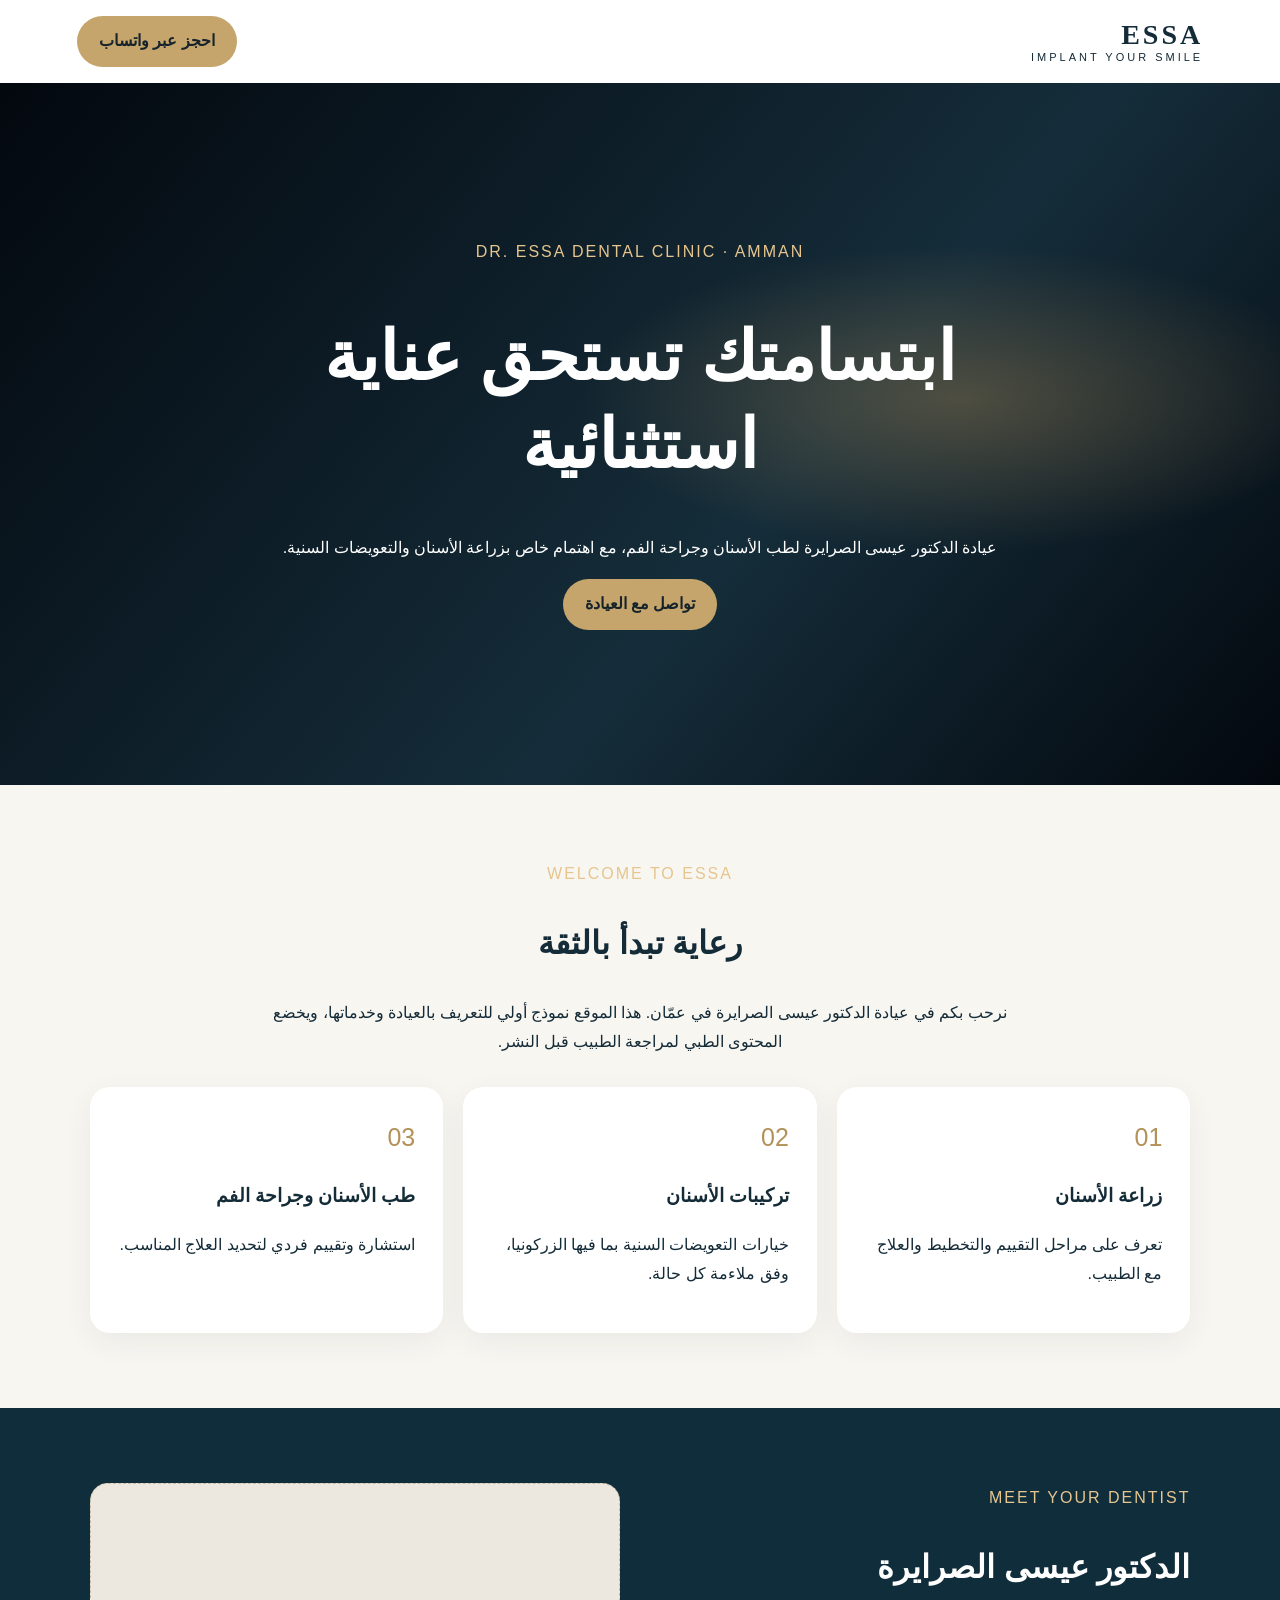
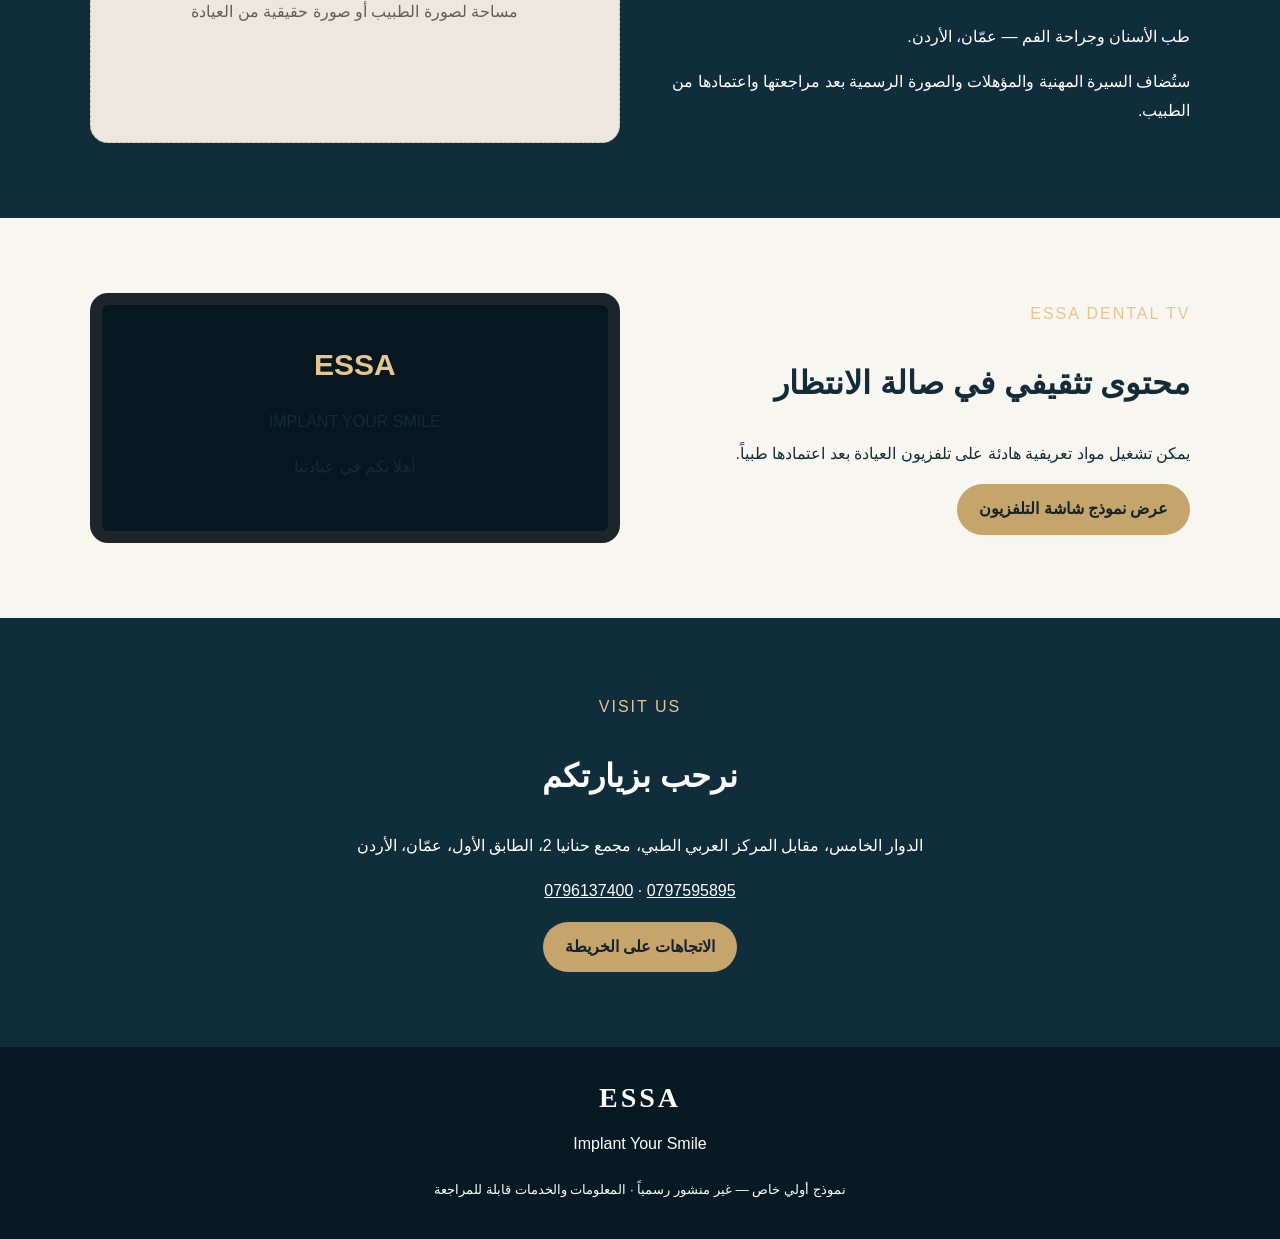
==== index.html @ 88eded8e "Publish standalone ESSA clinic demo" ====
<!doctype html><html lang="ar" dir="rtl"><head><meta charset="utf-8"><meta name="viewport" content="width=device-width,initial-scale=1"><meta name="description" content="عيادة الدكتور عيسى الصرايرة لطب الأسنان وجراحة الفم وزراعة الأسنان في عمّان"><title>ESSA | Dr. Essa Dental Clinic</title><style>:root{--ink:#142b38;--gold:#c5a56c;--cream:#f8f6f1}*{box-sizing:border-box}body{margin:0;font-family:Tahoma,Arial,sans-serif;color:var(--ink);background:var(--cream);line-height:1.8}header{background:white;display:flex;justify-content:space-between;align-items:center;padding:16px 6%;position:sticky;top:0;z-index:2}.logo{font:bold 28px Georgia,serif;letter-spacing:3px}.logo small{display:block;font:11px Arial}.btn{background:var(--gold);color:#17232b;padding:11px 22px;border-radius:50px;text-decoration:none;font-weight:bold;display:inline-block}.hero{background:radial-gradient(ellipse at 75% 45%,#a8875466,transparent 28%),linear-gradient(130deg,#03080e,#152d3a 60%,#03080e);color:white;padding:100px 7%;min-height:78vh;display:grid;place-items:center;text-align:center}.hero>div{max-width:740px}.eyebrow{color:#e7c58e;letter-spacing:2px}h1{font-size:clamp(35px,6vw,68px);line-height:1.3}h2{font-size:32px}section{padding:75px 7%}.intro{text-align:center;max-width:750px;margin:auto}.cards{display:grid;grid-template-columns:repeat(3,1fr);gap:20px;margin-top:30px}.card{background:white;padding:28px;border-radius:20px;box-shadow:0 9px 30px #132a3810}.number{color:#b3925a;font-size:25px}.dark{background:#102d3b;color:white}.split{display:grid;grid-template-columns:1fr 1fr;gap:40px;align-items:center}.placeholder{border:1px dashed #c7bda8;background:#ece8df;color:#665e51;min-height:260px;border-radius:18px;display:grid;place-items:center;text-align:center;padding:20px}.tv{background:#07171f;border:12px solid #1d252a;border-radius:18px;min-height:250px;padding:25px;display:grid;place-items:center;text-align:center}.tv strong{font-size:30px;color:#e7c58e}footer{background:#071a24;color:white;padding:35px 7%;text-align:center}a{color:inherit}@media(max-width:750px){.cards,.split{grid-template-columns:1fr}section{padding:55px 6%}}</style></head><body><header><div class="logo">ESSA<small>IMPLANT YOUR SMILE</small></div><a class="btn" href="https://wa.me/962797595895" target="_blank" rel="noopener">احجز عبر واتساب</a></header><main><div class="hero"><div><div class="eyebrow">DR. ESSA DENTAL CLINIC · AMMAN</div><h1>ابتسامتك تستحق عناية استثنائية</h1><p>عيادة الدكتور عيسى الصرايرة لطب الأسنان وجراحة الفم، مع اهتمام خاص بزراعة الأسنان والتعويضات السنية.</p><a class="btn" href="#contact">تواصل مع العيادة</a></div></div><section><div class="intro"><div class="eyebrow">WELCOME TO ESSA</div><h2>رعاية تبدأ بالثقة</h2><p>نرحب بكم في عيادة الدكتور عيسى الصرايرة في عمّان. هذا الموقع نموذج أولي للتعريف بالعيادة وخدماتها، ويخضع المحتوى الطبي لمراجعة الطبيب قبل النشر.</p></div><div class="cards"><article class="card"><div class="number">01</div><h3>زراعة الأسنان</h3><p>تعرف على مراحل التقييم والتخطيط والعلاج مع الطبيب.</p></article><article class="card"><div class="number">02</div><h3>تركيبات الأسنان</h3><p>خيارات التعويضات السنية بما فيها الزركونيا، وفق ملاءمة كل حالة.</p></article><article class="card"><div class="number">03</div><h3>طب الأسنان وجراحة الفم</h3><p>استشارة وتقييم فردي لتحديد العلاج المناسب.</p></article></div></section><section class="dark"><div class="split"><div><div class="eyebrow">MEET YOUR DENTIST</div><h2>الدكتور عيسى الصرايرة</h2><p>طب الأسنان وجراحة الفم — عمّان، الأردن.</p><p>ستُضاف السيرة المهنية والمؤهلات والصورة الرسمية بعد مراجعتها واعتمادها من الطبيب.</p></div><div class="placeholder">مساحة لصورة الطبيب أو صورة حقيقية من العيادة</div></div></section><section><div class="split"><div><div class="eyebrow">ESSA DENTAL TV</div><h2>محتوى تثقيفي في صالة الانتظار</h2><p>يمكن تشغيل مواد تعريفية هادئة على تلفزيون العيادة بعد اعتمادها طبياً.</p><a class="btn" href="tv.html">عرض نموذج شاشة التلفزيون</a></div><div class="tv"><div><strong>ESSA</strong><p>IMPLANT YOUR SMILE</p><p>أهلاً بكم في عيادتنا</p></div></div></div></section><section id="contact" class="dark"><div class="intro"><div class="eyebrow">VISIT US</div><h2>نرحب بزيارتكم</h2><p>الدوار الخامس، مقابل المركز العربي الطبي، مجمع حنانيا 2، الطابق الأول، عمّان، الأردن</p><p><a href="tel:+962797595895">0797595895</a> · <a href="tel:+962796137400">0796137400</a></p><a class="btn" href="https://www.google.com/maps/search/?api=1&query=Hanania+Complex+2+Fifth+Circle+Amman" target="_blank" rel="noopener">الاتجاهات على الخريطة</a></div></section></main><footer><div class="logo">ESSA</div><p>Implant Your Smile</p><small>نموذج أولي خاص — غير منشور رسمياً · المعلومات والخدمات قابلة للمراجعة</small></footer></body></html>
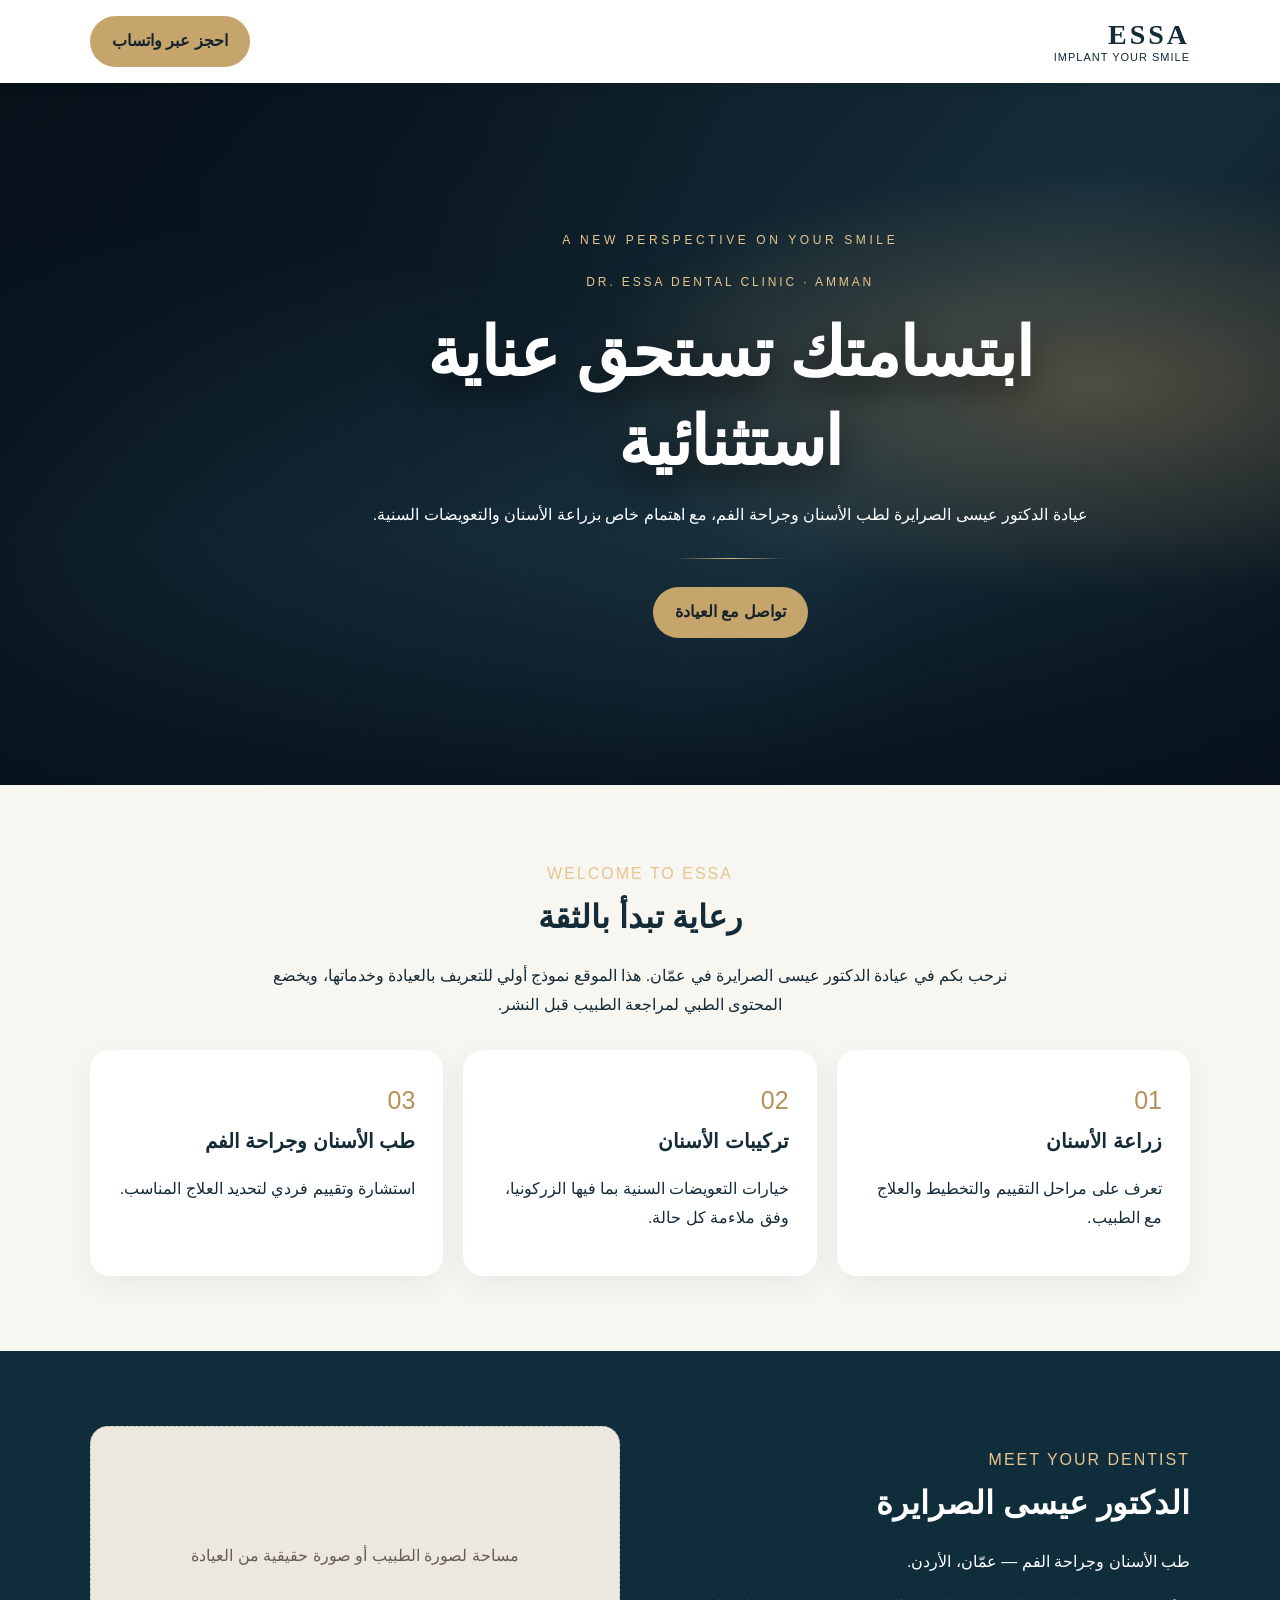
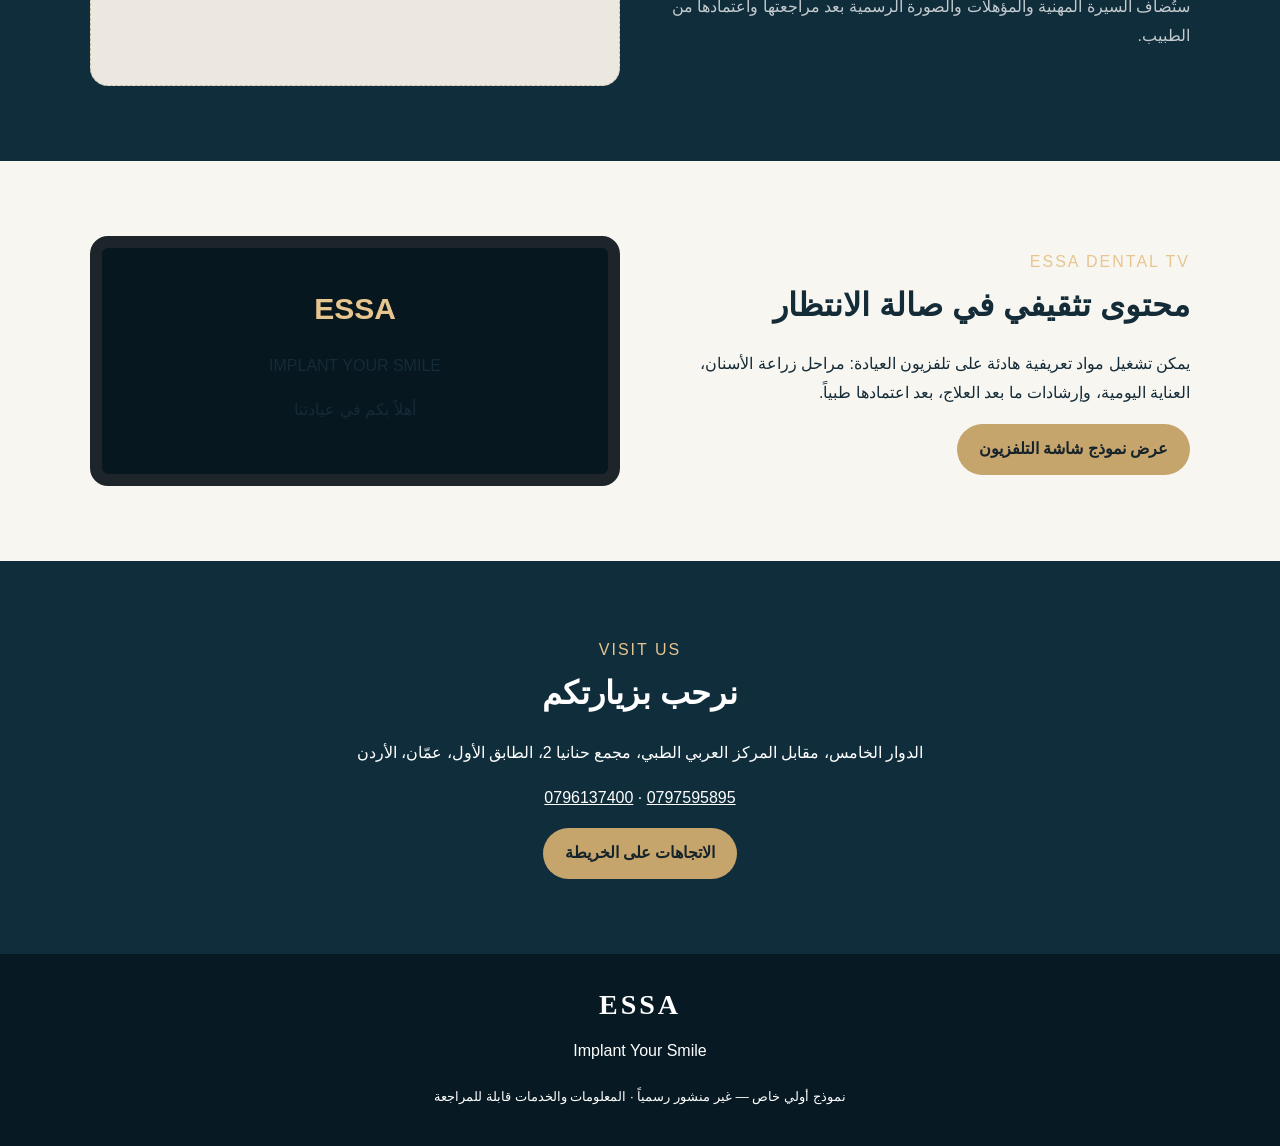
==== commit 83122149: "Restore original ESSA Dental Cinematic v2 design" ====
--- a/index.html
+++ b/index.html
@@ -1 +1,18 @@
-<!doctype html><html lang="ar" dir="rtl"><head><meta charset="utf-8"><meta name="viewport" content="width=device-width,initial-scale=1"><meta name="description" content="عيادة الدكتور عيسى الصرايرة لطب الأسنان وجراحة الفم وزراعة الأسنان في عمّان"><title>ESSA | Dr. Essa Dental Clinic</title><style>:root{--ink:#142b38;--gold:#c5a56c;--cream:#f8f6f1}*{box-sizing:border-box}body{margin:0;font-family:Tahoma,Arial,sans-serif;color:var(--ink);background:var(--cream);line-height:1.8}header{background:white;display:flex;justify-content:space-between;align-items:center;padding:16px 6%;position:sticky;top:0;z-index:2}.logo{font:bold 28px Georgia,serif;letter-spacing:3px}.logo small{display:block;font:11px Arial}.btn{background:var(--gold);color:#17232b;padding:11px 22px;border-radius:50px;text-decoration:none;font-weight:bold;display:inline-block}.hero{background:radial-gradient(ellipse at 75% 45%,#a8875466,transparent 28%),linear-gradient(130deg,#03080e,#152d3a 60%,#03080e);color:white;padding:100px 7%;min-height:78vh;display:grid;place-items:center;text-align:center}.hero>div{max-width:740px}.eyebrow{color:#e7c58e;letter-spacing:2px}h1{font-size:clamp(35px,6vw,68px);line-height:1.3}h2{font-size:32px}section{padding:75px 7%}.intro{text-align:center;max-width:750px;margin:auto}.cards{display:grid;grid-template-columns:repeat(3,1fr);gap:20px;margin-top:30px}.card{background:white;padding:28px;border-radius:20px;box-shadow:0 9px 30px #132a3810}.number{color:#b3925a;font-size:25px}.dark{background:#102d3b;color:white}.split{display:grid;grid-template-columns:1fr 1fr;gap:40px;align-items:center}.placeholder{border:1px dashed #c7bda8;background:#ece8df;color:#665e51;min-height:260px;border-radius:18px;display:grid;place-items:center;text-align:center;padding:20px}.tv{background:#07171f;border:12px solid #1d252a;border-radius:18px;min-height:250px;padding:25px;display:grid;place-items:center;text-align:center}.tv strong{font-size:30px;color:#e7c58e}footer{background:#071a24;color:white;padding:35px 7%;text-align:center}a{color:inherit}@media(max-width:750px){.cards,.split{grid-template-columns:1fr}section{padding:55px 6%}}</style></head><body><header><div class="logo">ESSA<small>IMPLANT YOUR SMILE</small></div><a class="btn" href="https://wa.me/962797595895" target="_blank" rel="noopener">احجز عبر واتساب</a></header><main><div class="hero"><div><div class="eyebrow">DR. ESSA DENTAL CLINIC · AMMAN</div><h1>ابتسامتك تستحق عناية استثنائية</h1><p>عيادة الدكتور عيسى الصرايرة لطب الأسنان وجراحة الفم، مع اهتمام خاص بزراعة الأسنان والتعويضات السنية.</p><a class="btn" href="#contact">تواصل مع العيادة</a></div></div><section><div class="intro"><div class="eyebrow">WELCOME TO ESSA</div><h2>رعاية تبدأ بالثقة</h2><p>نرحب بكم في عيادة الدكتور عيسى الصرايرة في عمّان. هذا الموقع نموذج أولي للتعريف بالعيادة وخدماتها، ويخضع المحتوى الطبي لمراجعة الطبيب قبل النشر.</p></div><div class="cards"><article class="card"><div class="number">01</div><h3>زراعة الأسنان</h3><p>تعرف على مراحل التقييم والتخطيط والعلاج مع الطبيب.</p></article><article class="card"><div class="number">02</div><h3>تركيبات الأسنان</h3><p>خيارات التعويضات السنية بما فيها الزركونيا، وفق ملاءمة كل حالة.</p></article><article class="card"><div class="number">03</div><h3>طب الأسنان وجراحة الفم</h3><p>استشارة وتقييم فردي لتحديد العلاج المناسب.</p></article></div></section><section class="dark"><div class="split"><div><div class="eyebrow">MEET YOUR DENTIST</div><h2>الدكتور عيسى الصرايرة</h2><p>طب الأسنان وجراحة الفم — عمّان، الأردن.</p><p>ستُضاف السيرة المهنية والمؤهلات والصورة الرسمية بعد مراجعتها واعتمادها من الطبيب.</p></div><div class="placeholder">مساحة لصورة الطبيب أو صورة حقيقية من العيادة</div></div></section><section><div class="split"><div><div class="eyebrow">ESSA DENTAL TV</div><h2>محتوى تثقيفي في صالة الانتظار</h2><p>يمكن تشغيل مواد تعريفية هادئة على تلفزيون العيادة بعد اعتمادها طبياً.</p><a class="btn" href="tv.html">عرض نموذج شاشة التلفزيون</a></div><div class="tv"><div><strong>ESSA</strong><p>IMPLANT YOUR SMILE</p><p>أهلاً بكم في عيادتنا</p></div></div></div></section><section id="contact" class="dark"><div class="intro"><div class="eyebrow">VISIT US</div><h2>نرحب بزيارتكم</h2><p>الدوار الخامس، مقابل المركز العربي الطبي، مجمع حنانيا 2، الطابق الأول، عمّان، الأردن</p><p><a href="tel:+962797595895">0797595895</a> · <a href="tel:+962796137400">0796137400</a></p><a class="btn" href="https://www.google.com/maps/search/?api=1&query=Hanania+Complex+2+Fifth+Circle+Amman" target="_blank" rel="noopener">الاتجاهات على الخريطة</a></div></section></main><footer><div class="logo">ESSA</div><p>Implant Your Smile</p><small>نموذج أولي خاص — غير منشور رسمياً · المعلومات والخدمات قابلة للمراجعة</small></footer></body></html>+<!doctype html><html lang="ar" dir="rtl"><head><meta charset="utf-8"><meta name="viewport" content="width=device-width,initial-scale=1"><meta name="description" content="عيادة الدكتور عيسى الصرايرة لطب الأسنان وجراحة الفم وزراعة الأسنان في عمّان"><title>ESSA | Dr. Essa Dental Clinic</title><style>:root{--ink:#142b38;--gold:#c5a56c;--cream:#f8f6f1}*{box-sizing:border-box}body{margin:0;font-family:Tahoma,Arial,sans-serif;color:var(--ink);background:var(--cream);line-height:1.8}header{background:#fff;display:flex;justify-content:space-between;align-items:center;padding:16px max(5%,calc((100% - 1100px)/2));position:sticky;top:0;z-index:2;box-shadow:0 2px 12px #0001}.logo{font:bold 28px Georgia,serif;letter-spacing:3px}.logo small{display:block;font:11px Arial;letter-spacing:1px}.btn{background:var(--gold);color:#17232b;padding:11px 22px;border-radius:50px;text-decoration:none;font-weight:bold;display:inline-block}.hero{background:linear-gradient(110deg,#102d3b,#28566a);color:#fff;padding:100px 7%;min-height:500px;display:flex;align-items:center}.hero>div{max-width:740px;margin:auto;text-align:center}.eyebrow{color:#e7c58e;letter-spacing:2px}h1{font-size:clamp(35px,6vw,68px);line-height:1.3;margin:15px 0}h2{font-size:32px;margin:0 0 12px}section{padding:75px max(6%,calc((100% - 1100px)/2))}.intro{text-align:center;max-width:750px;margin:auto}.cards{display:grid;grid-template-columns:repeat(3,1fr);gap:20px;margin-top:30px}.card{background:white;padding:28px;border-radius:20px;box-shadow:0 9px 30px #132a3810}.card b{font-size:20px}.number{color:#b3925a;font-size:25px}.dark{background:#102d3b;color:white}.split{display:grid;grid-template-columns:1fr 1fr;gap:40px;align-items:center}.placeholder{border:1px dashed #c7bda8;background:#ece8df;color:#665e51;min-height:260px;border-radius:18px;display:grid;place-items:center;text-align:center;padding:20px}.tv{background:#07171f;border:12px solid #1d252a;border-radius:18px;min-height:250px;padding:25px;display:grid;place-items:center;text-align:center}.tv strong{font-size:30px;color:#e7c58e}footer{background:#071a24;color:#fff;padding:35px 7%;text-align:center}a{color:inherit}.muted{opacity:.75}.tag{display:inline-block;border:1px solid #c5a56c;border-radius:30px;padding:5px 13px;margin:4px}@media(max-width:750px){.cards,.split{grid-template-columns:1fr}header{padding:12px 5%}.hero{padding:70px 6%}section{padding:55px 6%}}</style><style>
+/* ESSA cinematic layer */
+.hero{position:relative;overflow:hidden;isolation:isolate;min-height:78vh;background:#07121c}
+.hero::before{content:"";position:absolute;inset:-20%;z-index:-2;background:radial-gradient(ellipse at 75% 45%,#a8875466,transparent 28%),radial-gradient(ellipse at 15% 70%,#37677b88,transparent 42%),linear-gradient(130deg,#03080e,#152d3a 60%,#03080e);animation:cinemaDrift 19s ease-in-out infinite alternate;transform-origin:center}
+.hero::after{content:"";position:absolute;inset:0;z-index:-1;background:linear-gradient(90deg,#06111bcc,transparent 60%),linear-gradient(0deg,#06111bcc,transparent 35%);pointer-events:none}
+.hero>div{position:relative;animation:riseIn 1.2s both}
+.hero h1{text-shadow:0 12px 32px #0009;letter-spacing:-.02em}
+.hero .eyebrow{font-size:12px;letter-spacing:.24em}
+.hero .btn,.btn{transition:transform .3s ease,box-shadow .3s ease,background .3s ease}
+.btn:hover{transform:translateY(-3px);box-shadow:0 12px 30px #0003;background:#e4c58d}
+.cinema-kicker{font-size:12px;letter-spacing:.3em;color:#e7c58e;margin:0 0 20px}
+.cinema-line{height:1px;width:110px;margin:28px auto;background:linear-gradient(90deg,transparent,#d9b87d,transparent)}
+.cinema-glow{position:absolute;inset:auto 0 0;height:110px;background:linear-gradient(transparent,#07121c);pointer-events:none}
+.card{transition:transform .4s ease,box-shadow .4s ease}.card:hover{transform:translateY(-7px);box-shadow:0 20px 40px #132a3825}
+@keyframes cinemaDrift{0%{transform:scale(1) translate(-2%,0)}100%{transform:scale(1.14) translate(3%,-2%)}}
+@keyframes riseIn{from{opacity:0;transform:translateY(24px)}to{opacity:1;transform:translateY(0)}}
+@media(prefers-reduced-motion:reduce){.hero::before,.hero>div{animation:none!important}.btn,.card{transition:none!important}}
+</style></head><body><header><div class="logo">ESSA<small>IMPLANT YOUR SMILE</small></div><a class="btn" href="https://wa.me/962797595895" target="_blank" rel="noopener">احجز عبر واتساب</a></header><main><div class="hero"><div><p class="cinema-kicker">A NEW PERSPECTIVE ON YOUR SMILE</p><div class="eyebrow">DR. ESSA DENTAL CLINIC · AMMAN</div><h1>ابتسامتك تستحق عناية استثنائية</h1><p>عيادة الدكتور عيسى الصرايرة لطب الأسنان وجراحة الفم، مع اهتمام خاص بزراعة الأسنان والتعويضات السنية.</p><div class="cinema-line"></div><a class="btn" href="#contact">تواصل مع العيادة</a></div><div class="cinema-glow" aria-hidden="true"></div></div><section><div class="intro"><div class="eyebrow">WELCOME TO ESSA</div><h2>رعاية تبدأ بالثقة</h2><p>نرحب بكم في عيادة الدكتور عيسى الصرايرة في عمّان. هذا الموقع نموذج أولي للتعريف بالعيادة وخدماتها، ويخضع المحتوى الطبي لمراجعة الطبيب قبل النشر.</p></div><div class="cards"><article class="card"><div class="number">01</div><b>زراعة الأسنان</b><p>تعرف على مراحل التقييم والتخطيط والعلاج مع الطبيب.</p></article><article class="card"><div class="number">02</div><b>تركيبات الأسنان</b><p>خيارات التعويضات السنية بما فيها الزركونيا، وفق ملاءمة كل حالة.</p></article><article class="card"><div class="number">03</div><b>طب الأسنان وجراحة الفم</b><p>استشارة وتقييم فردي لتحديد العلاج المناسب.</p></article></div></section><section class="dark"><div class="split"><div><div class="eyebrow">MEET YOUR DENTIST</div><h2>الدكتور عيسى الصرايرة</h2><p>طب الأسنان وجراحة الفم — عمّان، الأردن.</p><p class="muted">ستُضاف السيرة المهنية والمؤهلات والصورة الرسمية بعد مراجعتها واعتمادها من الطبيب.</p></div><div class="placeholder">مساحة لصورة الطبيب أو صورة حقيقية من العيادة</div></div></section><section><div class="split"><div><div class="eyebrow">ESSA DENTAL TV</div><h2>محتوى تثقيفي في صالة الانتظار</h2><p>يمكن تشغيل مواد تعريفية هادئة على تلفزيون العيادة: مراحل زراعة الأسنان، العناية اليومية، وإرشادات ما بعد العلاج، بعد اعتمادها طبياً.</p><a class="btn" href="tv.html">عرض نموذج شاشة التلفزيون</a></div><div class="tv"><div><strong>ESSA</strong><p>IMPLANT YOUR SMILE</p><p>أهلاً بكم في عيادتنا</p></div></div></div></section><section id="contact" class="dark"><div class="intro"><div class="eyebrow">VISIT US</div><h2>نرحب بزيارتكم</h2><p>الدوار الخامس، مقابل المركز العربي الطبي، مجمع حنانيا 2، الطابق الأول، عمّان، الأردن</p><p><a href="tel:+962797595895">0797595895</a> · <a href="tel:+962796137400">0796137400</a></p><a class="btn" href="https://www.google.com/maps/search/?api=1&query=Hanania+Complex+2+Fifth+Circle+Amman" target="_blank" rel="noopener">الاتجاهات على الخريطة</a></div></section></main><footer><div class="logo">ESSA</div><p>Implant Your Smile</p><small>نموذج أولي خاص — غير منشور رسمياً · المعلومات والخدمات قابلة للمراجعة</small></footer></body></html>
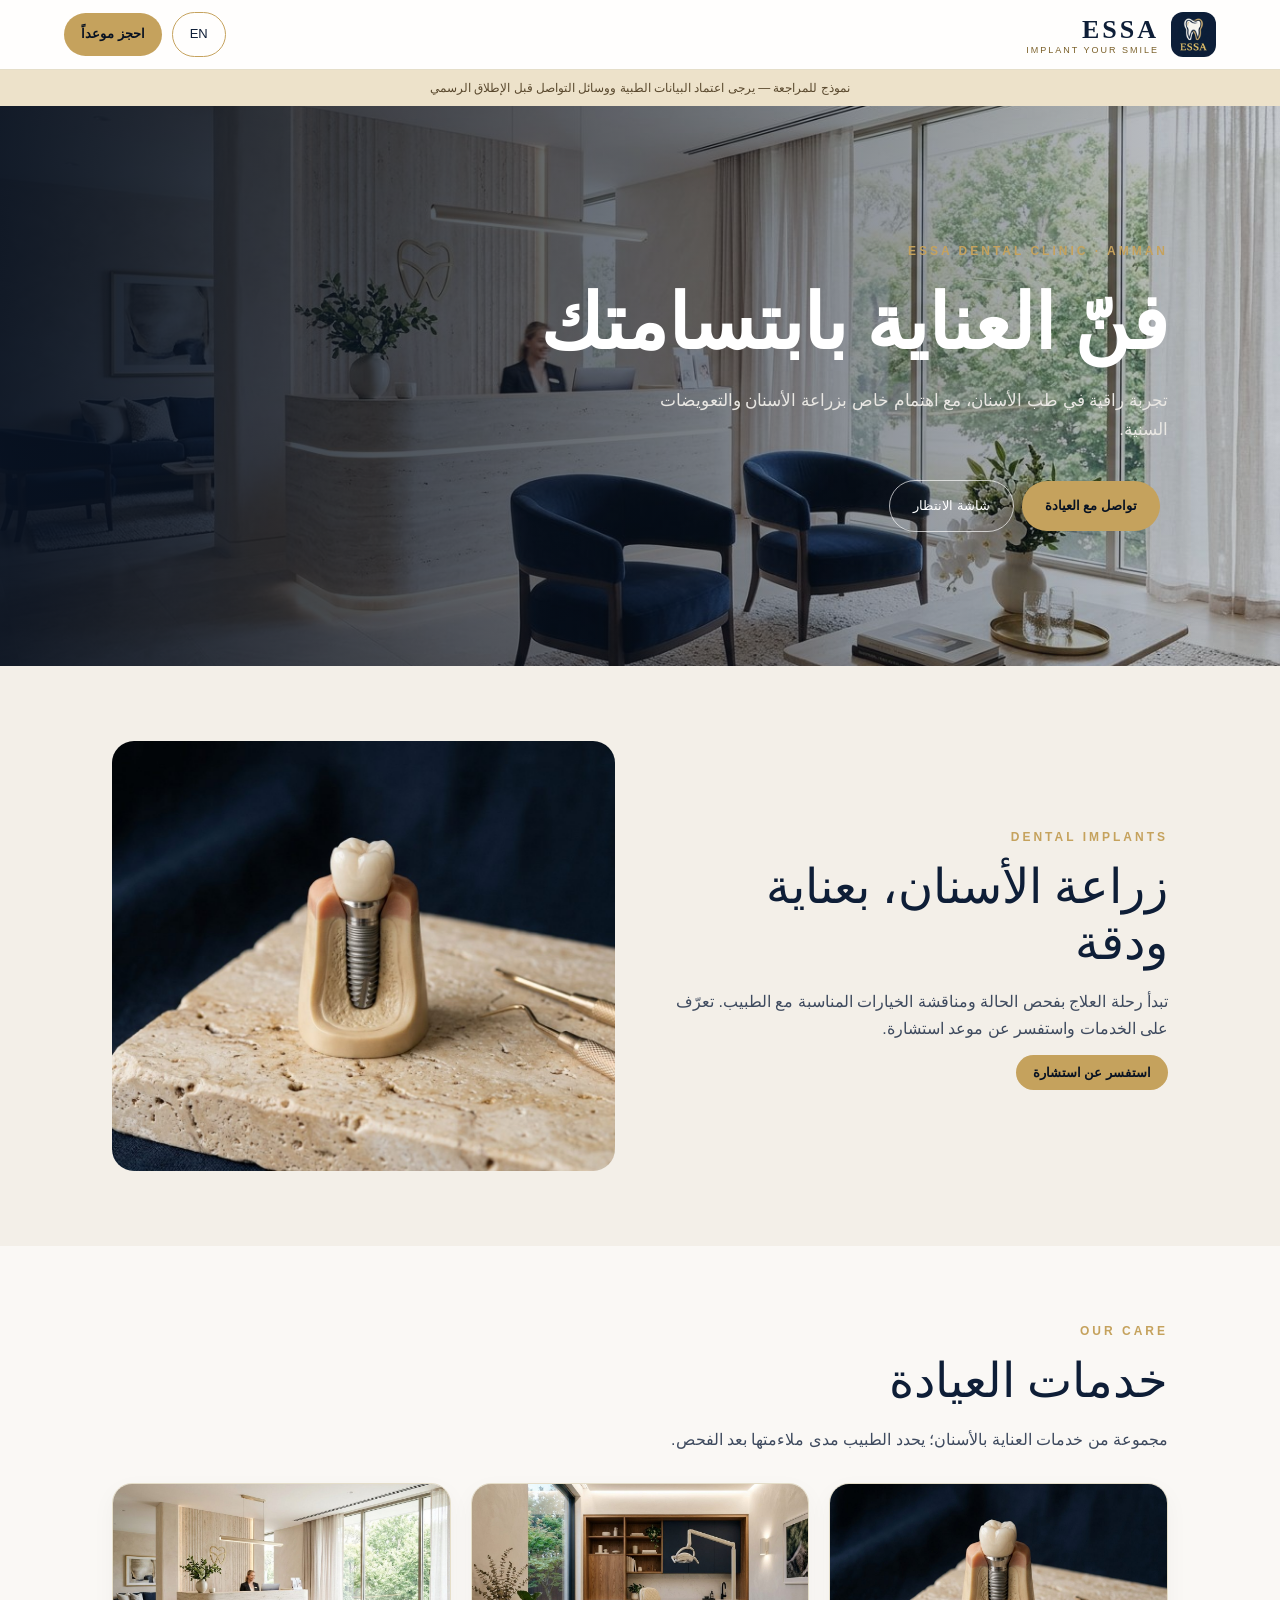
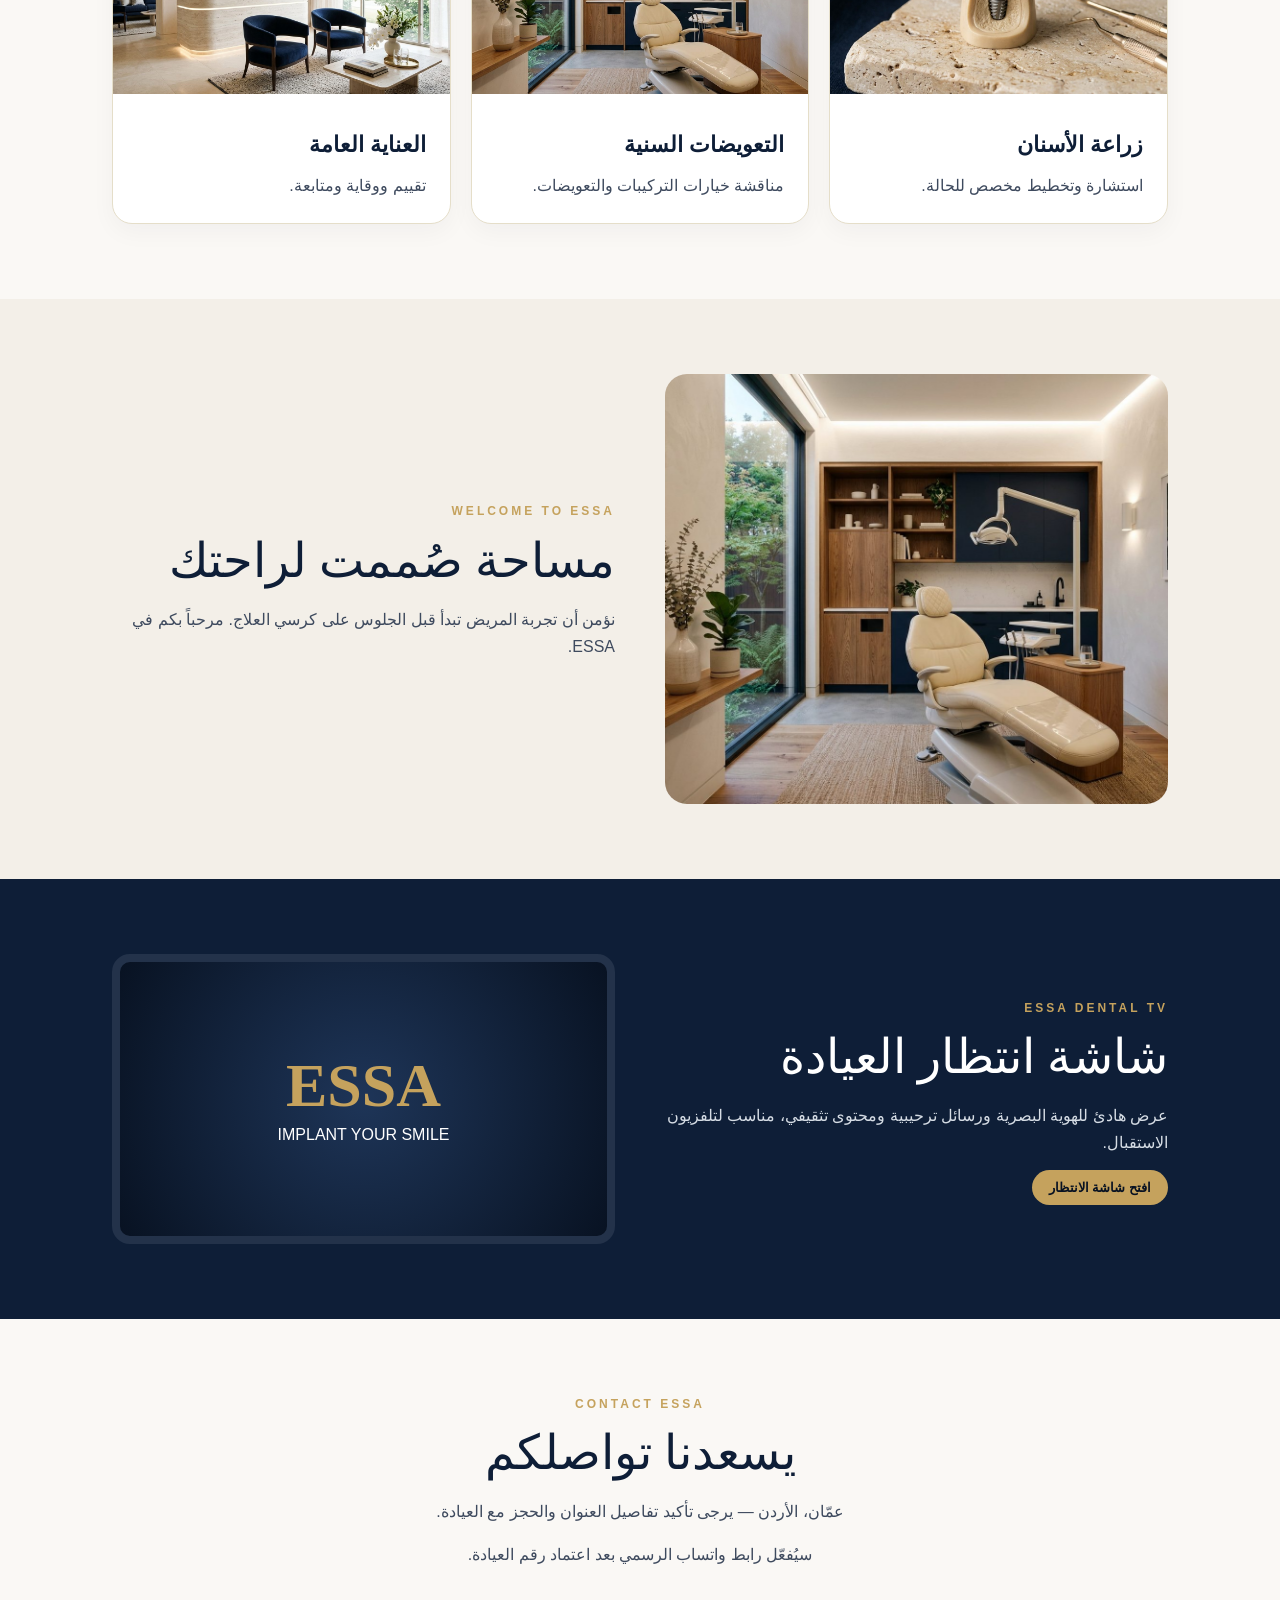
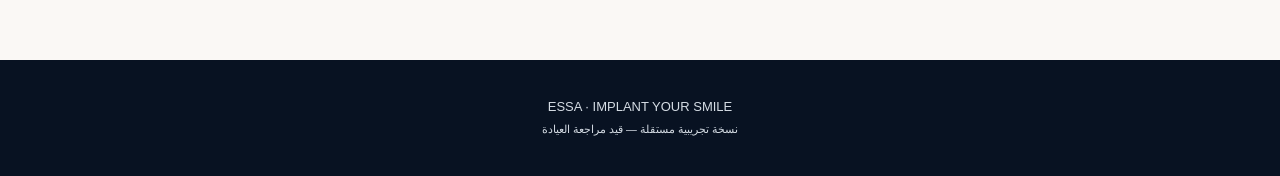
==== commit a9478258: "Add files via upload" ====
--- a/index.html
+++ b/index.html
@@ -1,18 +1,11 @@
-<!doctype html><html lang="ar" dir="rtl"><head><meta charset="utf-8"><meta name="viewport" content="width=device-width,initial-scale=1"><meta name="description" content="عيادة الدكتور عيسى الصرايرة لطب الأسنان وجراحة الفم وزراعة الأسنان في عمّان"><title>ESSA | Dr. Essa Dental Clinic</title><style>:root{--ink:#142b38;--gold:#c5a56c;--cream:#f8f6f1}*{box-sizing:border-box}body{margin:0;font-family:Tahoma,Arial,sans-serif;color:var(--ink);background:var(--cream);line-height:1.8}header{background:#fff;display:flex;justify-content:space-between;align-items:center;padding:16px max(5%,calc((100% - 1100px)/2));position:sticky;top:0;z-index:2;box-shadow:0 2px 12px #0001}.logo{font:bold 28px Georgia,serif;letter-spacing:3px}.logo small{display:block;font:11px Arial;letter-spacing:1px}.btn{background:var(--gold);color:#17232b;padding:11px 22px;border-radius:50px;text-decoration:none;font-weight:bold;display:inline-block}.hero{background:linear-gradient(110deg,#102d3b,#28566a);color:#fff;padding:100px 7%;min-height:500px;display:flex;align-items:center}.hero>div{max-width:740px;margin:auto;text-align:center}.eyebrow{color:#e7c58e;letter-spacing:2px}h1{font-size:clamp(35px,6vw,68px);line-height:1.3;margin:15px 0}h2{font-size:32px;margin:0 0 12px}section{padding:75px max(6%,calc((100% - 1100px)/2))}.intro{text-align:center;max-width:750px;margin:auto}.cards{display:grid;grid-template-columns:repeat(3,1fr);gap:20px;margin-top:30px}.card{background:white;padding:28px;border-radius:20px;box-shadow:0 9px 30px #132a3810}.card b{font-size:20px}.number{color:#b3925a;font-size:25px}.dark{background:#102d3b;color:white}.split{display:grid;grid-template-columns:1fr 1fr;gap:40px;align-items:center}.placeholder{border:1px dashed #c7bda8;background:#ece8df;color:#665e51;min-height:260px;border-radius:18px;display:grid;place-items:center;text-align:center;padding:20px}.tv{background:#07171f;border:12px solid #1d252a;border-radius:18px;min-height:250px;padding:25px;display:grid;place-items:center;text-align:center}.tv strong{font-size:30px;color:#e7c58e}footer{background:#071a24;color:#fff;padding:35px 7%;text-align:center}a{color:inherit}.muted{opacity:.75}.tag{display:inline-block;border:1px solid #c5a56c;border-radius:30px;padding:5px 13px;margin:4px}@media(max-width:750px){.cards,.split{grid-template-columns:1fr}header{padding:12px 5%}.hero{padding:70px 6%}section{padding:55px 6%}}</style><style>
-/* ESSA cinematic layer */
-.hero{position:relative;overflow:hidden;isolation:isolate;min-height:78vh;background:#07121c}
-.hero::before{content:"";position:absolute;inset:-20%;z-index:-2;background:radial-gradient(ellipse at 75% 45%,#a8875466,transparent 28%),radial-gradient(ellipse at 15% 70%,#37677b88,transparent 42%),linear-gradient(130deg,#03080e,#152d3a 60%,#03080e);animation:cinemaDrift 19s ease-in-out infinite alternate;transform-origin:center}
-.hero::after{content:"";position:absolute;inset:0;z-index:-1;background:linear-gradient(90deg,#06111bcc,transparent 60%),linear-gradient(0deg,#06111bcc,transparent 35%);pointer-events:none}
-.hero>div{position:relative;animation:riseIn 1.2s both}
-.hero h1{text-shadow:0 12px 32px #0009;letter-spacing:-.02em}
-.hero .eyebrow{font-size:12px;letter-spacing:.24em}
-.hero .btn,.btn{transition:transform .3s ease,box-shadow .3s ease,background .3s ease}
-.btn:hover{transform:translateY(-3px);box-shadow:0 12px 30px #0003;background:#e4c58d}
-.cinema-kicker{font-size:12px;letter-spacing:.3em;color:#e7c58e;margin:0 0 20px}
-.cinema-line{height:1px;width:110px;margin:28px auto;background:linear-gradient(90deg,transparent,#d9b87d,transparent)}
-.cinema-glow{position:absolute;inset:auto 0 0;height:110px;background:linear-gradient(transparent,#07121c);pointer-events:none}
-.card{transition:transform .4s ease,box-shadow .4s ease}.card:hover{transform:translateY(-7px);box-shadow:0 20px 40px #132a3825}
-@keyframes cinemaDrift{0%{transform:scale(1) translate(-2%,0)}100%{transform:scale(1.14) translate(3%,-2%)}}
-@keyframes riseIn{from{opacity:0;transform:translateY(24px)}to{opacity:1;transform:translateY(0)}}
-@media(prefers-reduced-motion:reduce){.hero::before,.hero>div{animation:none!important}.btn,.card{transition:none!important}}
-</style></head><body><header><div class="logo">ESSA<small>IMPLANT YOUR SMILE</small></div><a class="btn" href="https://wa.me/962797595895" target="_blank" rel="noopener">احجز عبر واتساب</a></header><main><div class="hero"><div><p class="cinema-kicker">A NEW PERSPECTIVE ON YOUR SMILE</p><div class="eyebrow">DR. ESSA DENTAL CLINIC · AMMAN</div><h1>ابتسامتك تستحق عناية استثنائية</h1><p>عيادة الدكتور عيسى الصرايرة لطب الأسنان وجراحة الفم، مع اهتمام خاص بزراعة الأسنان والتعويضات السنية.</p><div class="cinema-line"></div><a class="btn" href="#contact">تواصل مع العيادة</a></div><div class="cinema-glow" aria-hidden="true"></div></div><section><div class="intro"><div class="eyebrow">WELCOME TO ESSA</div><h2>رعاية تبدأ بالثقة</h2><p>نرحب بكم في عيادة الدكتور عيسى الصرايرة في عمّان. هذا الموقع نموذج أولي للتعريف بالعيادة وخدماتها، ويخضع المحتوى الطبي لمراجعة الطبيب قبل النشر.</p></div><div class="cards"><article class="card"><div class="number">01</div><b>زراعة الأسنان</b><p>تعرف على مراحل التقييم والتخطيط والعلاج مع الطبيب.</p></article><article class="card"><div class="number">02</div><b>تركيبات الأسنان</b><p>خيارات التعويضات السنية بما فيها الزركونيا، وفق ملاءمة كل حالة.</p></article><article class="card"><div class="number">03</div><b>طب الأسنان وجراحة الفم</b><p>استشارة وتقييم فردي لتحديد العلاج المناسب.</p></article></div></section><section class="dark"><div class="split"><div><div class="eyebrow">MEET YOUR DENTIST</div><h2>الدكتور عيسى الصرايرة</h2><p>طب الأسنان وجراحة الفم — عمّان، الأردن.</p><p class="muted">ستُضاف السيرة المهنية والمؤهلات والصورة الرسمية بعد مراجعتها واعتمادها من الطبيب.</p></div><div class="placeholder">مساحة لصورة الطبيب أو صورة حقيقية من العيادة</div></div></section><section><div class="split"><div><div class="eyebrow">ESSA DENTAL TV</div><h2>محتوى تثقيفي في صالة الانتظار</h2><p>يمكن تشغيل مواد تعريفية هادئة على تلفزيون العيادة: مراحل زراعة الأسنان، العناية اليومية، وإرشادات ما بعد العلاج، بعد اعتمادها طبياً.</p><a class="btn" href="tv.html">عرض نموذج شاشة التلفزيون</a></div><div class="tv"><div><strong>ESSA</strong><p>IMPLANT YOUR SMILE</p><p>أهلاً بكم في عيادتنا</p></div></div></div></section><section id="contact" class="dark"><div class="intro"><div class="eyebrow">VISIT US</div><h2>نرحب بزيارتكم</h2><p>الدوار الخامس، مقابل المركز العربي الطبي، مجمع حنانيا 2، الطابق الأول، عمّان، الأردن</p><p><a href="tel:+962797595895">0797595895</a> · <a href="tel:+962796137400">0796137400</a></p><a class="btn" href="https://www.google.com/maps/search/?api=1&query=Hanania+Complex+2+Fifth+Circle+Amman" target="_blank" rel="noopener">الاتجاهات على الخريطة</a></div></section></main><footer><div class="logo">ESSA</div><p>Implant Your Smile</p><small>نموذج أولي خاص — غير منشور رسمياً · المعلومات والخدمات قابلة للمراجعة</small></footer></body></html>+<!doctype html><html lang="ar" dir="rtl"><head><meta charset="utf-8"><meta name="viewport" content="width=device-width,initial-scale=1"><meta name="theme-color" content="#0E1E37"><title>ESSA — Dental Clinic</title><link rel="icon" href="assets/img_app_icon_emblem.jpg"><style>
+:root{--navy:#0e1e37;--rich:#172d4f;--gold:#c5a25d;--cream:#faf8f5;--sand:#f3efe8;--ink:#3e4a5e}*{box-sizing:border-box}html{scroll-behavior:smooth}body{margin:0;background:var(--cream);font-family:Arial,Tahoma,sans-serif;color:var(--navy);line-height:1.7}body.en{direction:ltr}a{text-decoration:none;color:inherit}button{cursor:pointer;font:inherit}header{position:sticky;top:0;background:#fffefdf5;backdrop-filter:blur(14px);border-bottom:1px solid #e5dec9;z-index:20;display:flex;align-items:center;justify-content:space-between;padding:12px 5%;gap:12px}.brand{display:flex;align-items:center;gap:12px;font:700 26px Georgia,serif;letter-spacing:3px}.brand img{height:45px;width:45px;object-fit:cover;border-radius:12px}.brand small{display:block;font:9px Arial,sans-serif;letter-spacing:2px;color:#7a5f28}.actions{display:flex;gap:10px;align-items:center}.pill{border:1px solid var(--gold);border-radius:40px;padding:10px 17px;background:transparent;color:var(--navy);font-size:13px}.primary{background:var(--gold);color:#081222;border:0;font-weight:700}.wrap{max-width:1100px;margin:auto;padding:0 22px}.draft{background:#ede2ca;color:#5a492e;text-align:center;padding:8px;font-size:12px}.hero{min-height:560px;position:relative;display:flex;align-items:center;background:linear-gradient(90deg,#081222ed,#08122238),url('assets/img_clinic_hero.jpg') center/cover;color:white}.hero .wrap{width:100%;padding-block:100px}.eyebrow{font-size:12px;letter-spacing:3px;color:var(--gold);font-weight:700}.hero h1{font-size:clamp(36px,6vw,76px);line-height:1.18;max-width:670px;margin:18px 0;font-family:Georgia,Tahoma,serif}.hero p{max-width:530px;font-size:17px;color:#e9e7e3}.hero .pill{display:inline-block;margin:18px 8px 0 0;padding:14px 23px}.hero .ghost{color:white;border-color:#ffffffaa}section{padding:75px 0}.section-title{font:500 clamp(30px,4vw,48px) Georgia,Tahoma,serif;margin:10px 0 18px}.sub{color:var(--ink);max-width:660px}.grid{display:grid;grid-template-columns:repeat(3,1fr);gap:20px;margin-top:30px}.card{background:white;border:1px solid #e5dec9;border-radius:20px;overflow:hidden;box-shadow:0 8px 24px #0e1e370a}.card img{width:100%;height:210px;object-fit:cover}.card .pad{padding:24px}.card h3{margin:0 0 8px;font-size:22px}.card p{color:var(--ink);margin:0}.feature{background:var(--sand)}.split{display:grid;grid-template-columns:1fr 1fr;gap:50px;align-items:center}.split img{width:100%;height:430px;object-fit:cover;border-radius:22px}.tv{background:var(--navy);color:white}.tv .sub{color:#d5dce4}.tv-preview{min-height:290px;border:8px solid #23324a;border-radius:18px;background:radial-gradient(circle at center,#1e3558,#081222);display:grid;place-content:center;text-align:center}.tv-preview b{font:600 62px Georgia,serif;color:var(--gold)}.contact{text-align:center}.contact .pill{display:inline-block;margin:15px 5px}.muted{color:var(--ink)}footer{background:#081222;color:#d5dce4;text-align:center;padding:36px 16px;font-size:13px}.float{position:fixed;bottom:24px;right:24px;z-index:30;background:#2d6a4f;color:white;padding:13px 22px;border-radius:35px;box-shadow:0 12px 30px #0003;font-weight:bold}.en .float{right:auto;left:24px}@media(max-width:720px){header{padding:10px 15px}.brand{font-size:20px}.brand img{width:36px;height:36px}.actions .pill{padding:8px 10px}.hero{min-height:510px}.hero .wrap{padding-block:75px}.grid,.split{grid-template-columns:1fr}section{padding:50px 0}.split img{height:280px}.float{bottom:15px;right:15px}} </style></head><body>
+<header><a class="brand" href="#home"><img src="assets/img_app_icon_emblem.jpg" alt="ESSA"><span>ESSA<small>IMPLANT YOUR SMILE</small></span></a><div class="actions"><button class="pill" id="lang" onclick="toggleLang()">EN</button><a class="pill primary" href="#contact" data-ar="احجز موعداً" data-en="Book a visit">احجز موعداً</a></div></header>
+<div class="draft" data-ar="نموذج للمراجعة — يرجى اعتماد البيانات الطبية ووسائل التواصل قبل الإطلاق الرسمي" data-en="Preview for review — medical content and contact details require clinic approval">نموذج للمراجعة — يرجى اعتماد البيانات الطبية ووسائل التواصل قبل الإطلاق الرسمي</div>
+<main id="home"><div class="hero"><div class="wrap"><div class="eyebrow">ESSA DENTAL CLINIC · AMMAN</div><h1 data-ar="فنّ العناية بابتسامتك" data-en="The art of caring for your smile">فنّ العناية بابتسامتك</h1><p data-ar="تجربة راقية في طب الأسنان، مع اهتمام خاص بزراعة الأسنان والتعويضات السنية." data-en="An elevated dental experience, with a special focus on dental implants and restorations.">تجربة راقية في طب الأسنان، مع اهتمام خاص بزراعة الأسنان والتعويضات السنية.</p><a class="pill primary" href="#contact" data-ar="تواصل مع العيادة" data-en="Contact the clinic">تواصل مع العيادة</a><a class="pill ghost" href="tv.html" data-ar="شاشة الانتظار" data-en="Dental TV">شاشة الانتظار</a></div></div>
+<section class="feature"><div class="wrap split"><div><div class="eyebrow">DENTAL IMPLANTS</div><h2 class="section-title" data-ar="زراعة الأسنان، بعناية ودقة" data-en="Dental implants, with care and precision">زراعة الأسنان، بعناية ودقة</h2><p class="sub" data-ar="تبدأ رحلة العلاج بفحص الحالة ومناقشة الخيارات المناسبة مع الطبيب. تعرّف على الخدمات واستفسر عن موعد استشارة." data-en="Your care begins with a clinical assessment and a discussion of suitable options with your dentist.">تبدأ رحلة العلاج بفحص الحالة ومناقشة الخيارات المناسبة مع الطبيب. تعرّف على الخدمات واستفسر عن موعد استشارة.</p><a class="pill primary" href="#contact" data-ar="استفسر عن استشارة" data-en="Request a consultation">استفسر عن استشارة</a></div><img src="assets/img_implant_showcase.jpg" alt="Dental implant showcase"></div></section>
+<section><div class="wrap"><div class="eyebrow">OUR CARE</div><h2 class="section-title" data-ar="خدمات العيادة" data-en="Clinic services">خدمات العيادة</h2><p class="sub" data-ar="مجموعة من خدمات العناية بالأسنان؛ يحدد الطبيب مدى ملاءمتها بعد الفحص." data-en="A selection of dental care services; suitability is determined after clinical assessment.">مجموعة من خدمات العناية بالأسنان؛ يحدد الطبيب مدى ملاءمتها بعد الفحص.</p><div class="grid"><article class="card"><img src="assets/img_implant_showcase.jpg" alt=""><div class="pad"><h3 data-ar="زراعة الأسنان" data-en="Dental implants">زراعة الأسنان</h3><p data-ar="استشارة وتخطيط مخصص للحالة." data-en="Individual assessment and treatment planning.">استشارة وتخطيط مخصص للحالة.</p></div></article><article class="card"><img src="assets/img_clinic_suite.jpg" alt=""><div class="pad"><h3 data-ar="التعويضات السنية" data-en="Dental restorations">التعويضات السنية</h3><p data-ar="مناقشة خيارات التركيبات والتعويضات." data-en="Explore restoration and prosthetic options.">مناقشة خيارات التركيبات والتعويضات.</p></div></article><article class="card"><img src="assets/img_clinic_hero.jpg" alt=""><div class="pad"><h3 data-ar="العناية العامة" data-en="General dental care">العناية العامة</h3><p data-ar="تقييم ووقاية ومتابعة." data-en="Assessment, prevention and follow-up.">تقييم ووقاية ومتابعة.</p></div></article></div></div></section>
+<section class="feature"><div class="wrap split"><img src="assets/img_clinic_suite.jpg" alt="Clinic interior"><div><div class="eyebrow">WELCOME TO ESSA</div><h2 class="section-title" data-ar="مساحة صُممت لراحتك" data-en="A space designed for your comfort">مساحة صُممت لراحتك</h2><p class="sub" data-ar="نؤمن أن تجربة المريض تبدأ قبل الجلوس على كرسي العلاج. مرحباً بكم في ESSA." data-en="We believe the patient experience begins well before the dental chair. Welcome to ESSA.">نؤمن أن تجربة المريض تبدأ قبل الجلوس على كرسي العلاج. مرحباً بكم في ESSA.</p></div></div></section>
+<section class="tv"><div class="wrap split"><div><div class="eyebrow">ESSA DENTAL TV</div><h2 class="section-title" data-ar="شاشة انتظار العيادة" data-en="Waiting room experience">شاشة انتظار العيادة</h2><p class="sub" data-ar="عرض هادئ للهوية البصرية ورسائل ترحيبية ومحتوى تثقيفي، مناسب لتلفزيون الاستقبال." data-en="A calm visual experience with welcoming messages and educational content for the waiting room.">عرض هادئ للهوية البصرية ورسائل ترحيبية ومحتوى تثقيفي، مناسب لتلفزيون الاستقبال.</p><a class="pill primary" href="tv.html" data-ar="افتح شاشة الانتظار" data-en="Open Dental TV">افتح شاشة الانتظار</a></div><a class="tv-preview" href="tv.html"><b>ESSA</b><span>IMPLANT YOUR SMILE</span></a></div></section>
+<section id="contact"><div class="wrap contact"><div class="eyebrow">CONTACT ESSA</div><h2 class="section-title" data-ar="يسعدنا تواصلكم" data-en="We'd love to hear from you">يسعدنا تواصلكم</h2><p class="muted" data-ar="عمّان، الأردن — يرجى تأكيد تفاصيل العنوان والحجز مع العيادة." data-en="Amman, Jordan — please confirm address and booking details with the clinic.">عمّان، الأردن — يرجى تأكيد تفاصيل العنوان والحجز مع العيادة.</p><p class="muted" data-ar="سيُفعّل رابط واتساب الرسمي بعد اعتماد رقم العيادة." data-en="Official WhatsApp booking will be enabled once the clinic confirms its number.">سيُفعّل رابط واتساب الرسمي بعد اعتماد رقم العيادة.</p></div></section></main><footer>ESSA · IMPLANT YOUR SMILE<br><small data-ar="نسخة تجريبية مستقلة — قيد مراجعة العيادة" data-en="Independent preview — pending clinic review">نسخة تجريبية مستقلة — قيد مراجعة العيادة</small></footer>
+<script>let en=false;function toggleLang(){en=!en;document.body.classList.toggle('en',en);document.documentElement.lang=en?'en':'ar';document.documentElement.dir=en?'ltr':'rtl';document.getElementById('lang').textContent=en?'عربي':'EN';document.querySelectorAll('[data-ar]').forEach(x=>x.textContent=x.dataset[en?'en':'ar']);}</script></body></html>
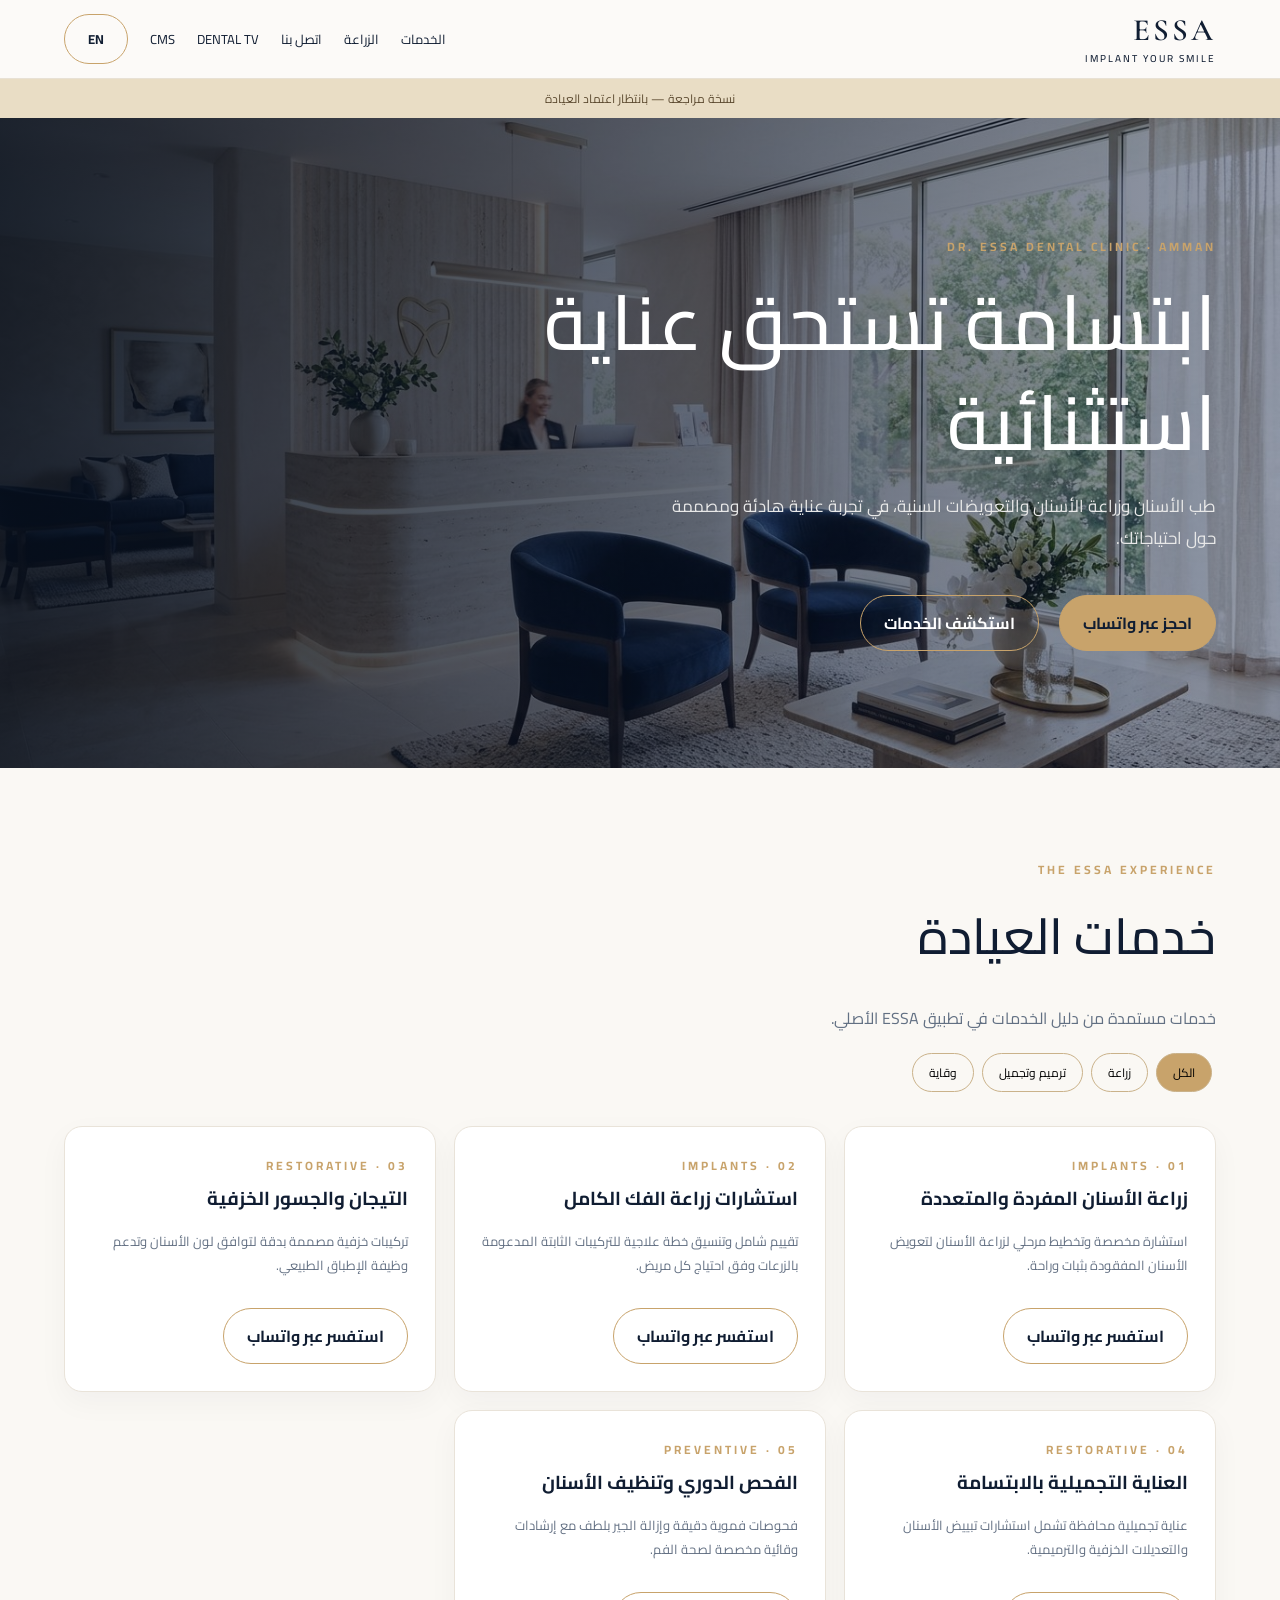
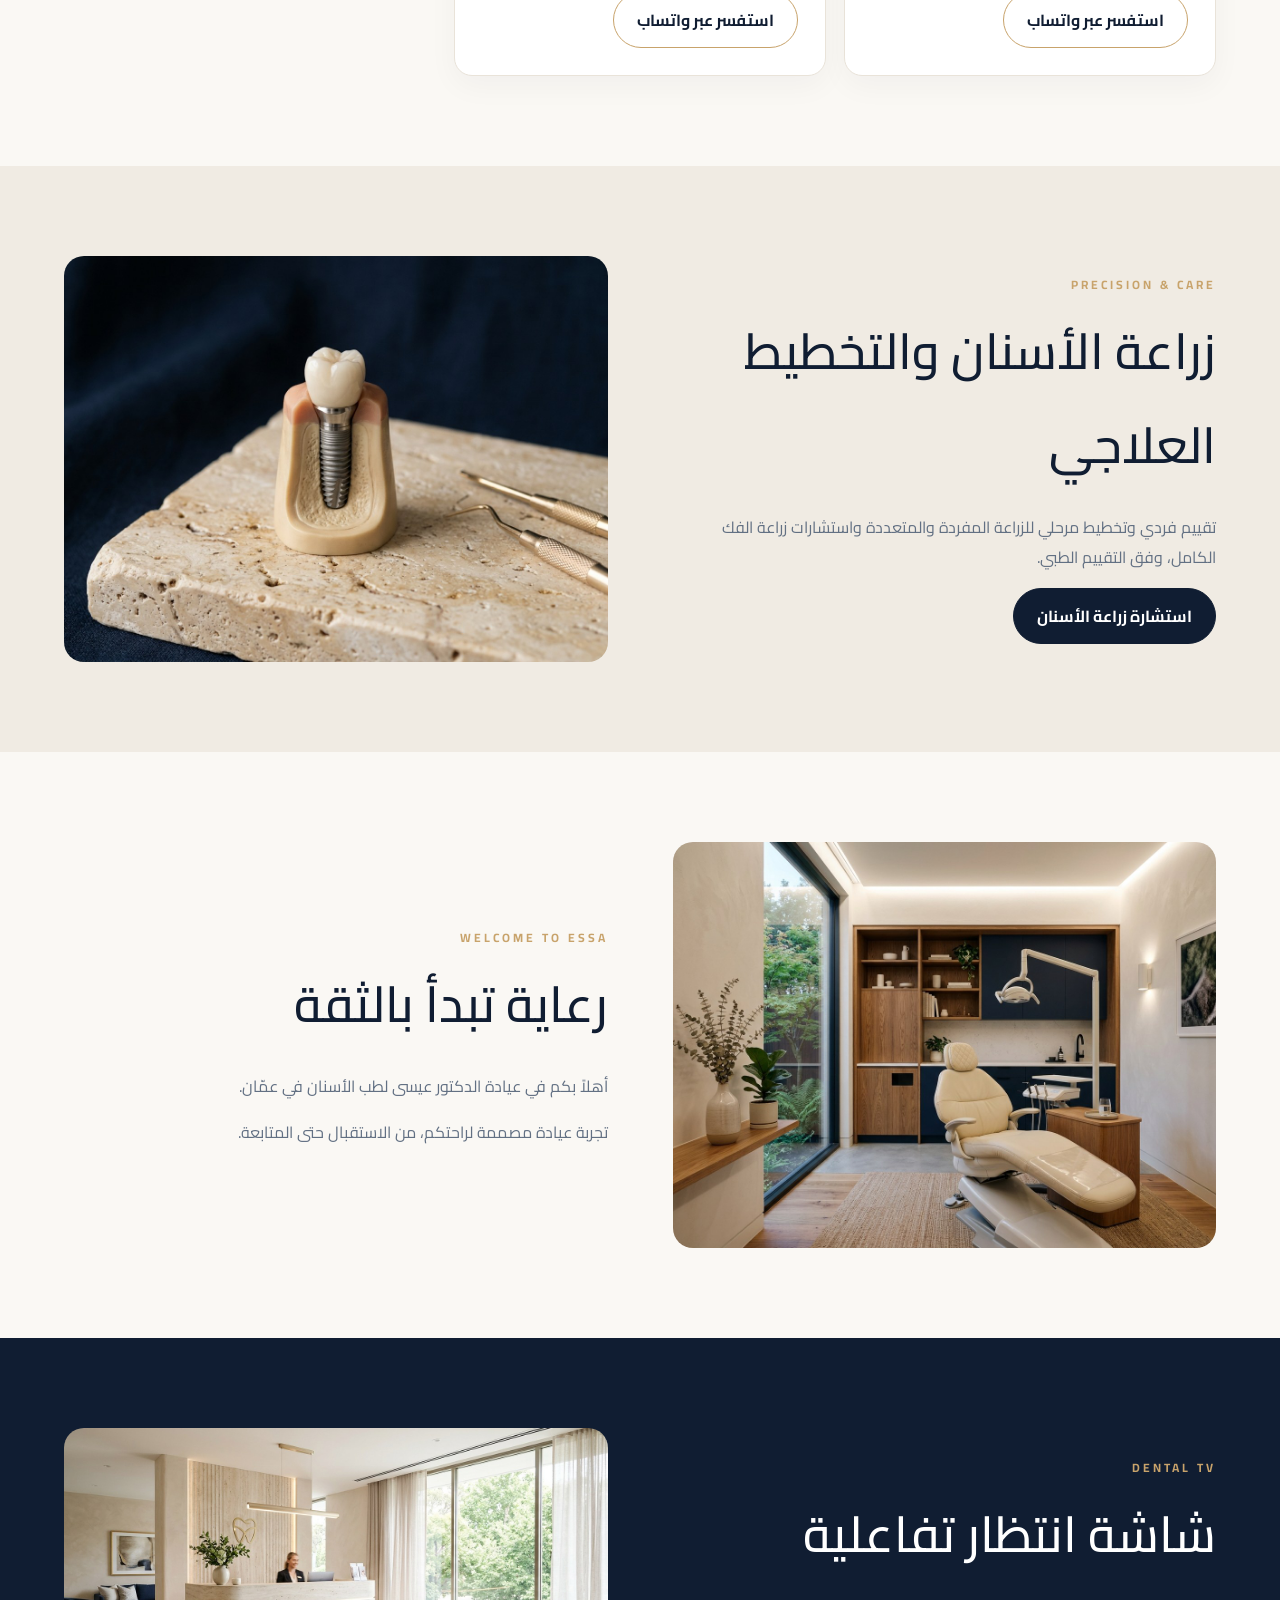
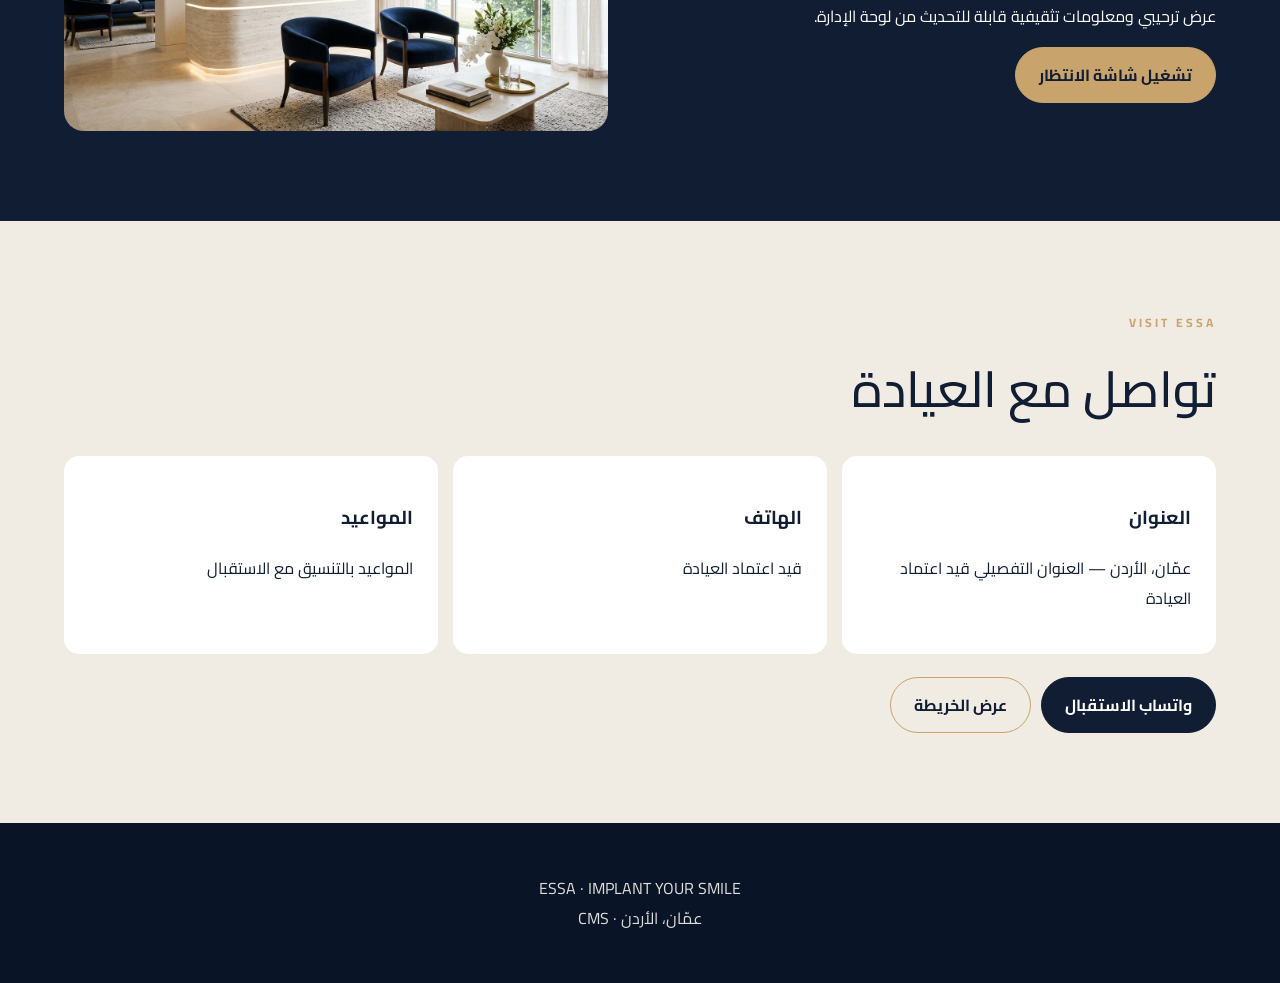
==== commit 1ba840e9: "Add files via upload" ====
--- a/index.html
+++ b/index.html
@@ -1,11 +1 @@
-<!doctype html><html lang="ar" dir="rtl"><head><meta charset="utf-8"><meta name="viewport" content="width=device-width,initial-scale=1"><meta name="theme-color" content="#0E1E37"><title>ESSA — Dental Clinic</title><link rel="icon" href="assets/img_app_icon_emblem.jpg"><style>
-:root{--navy:#0e1e37;--rich:#172d4f;--gold:#c5a25d;--cream:#faf8f5;--sand:#f3efe8;--ink:#3e4a5e}*{box-sizing:border-box}html{scroll-behavior:smooth}body{margin:0;background:var(--cream);font-family:Arial,Tahoma,sans-serif;color:var(--navy);line-height:1.7}body.en{direction:ltr}a{text-decoration:none;color:inherit}button{cursor:pointer;font:inherit}header{position:sticky;top:0;background:#fffefdf5;backdrop-filter:blur(14px);border-bottom:1px solid #e5dec9;z-index:20;display:flex;align-items:center;justify-content:space-between;padding:12px 5%;gap:12px}.brand{display:flex;align-items:center;gap:12px;font:700 26px Georgia,serif;letter-spacing:3px}.brand img{height:45px;width:45px;object-fit:cover;border-radius:12px}.brand small{display:block;font:9px Arial,sans-serif;letter-spacing:2px;color:#7a5f28}.actions{display:flex;gap:10px;align-items:center}.pill{border:1px solid var(--gold);border-radius:40px;padding:10px 17px;background:transparent;color:var(--navy);font-size:13px}.primary{background:var(--gold);color:#081222;border:0;font-weight:700}.wrap{max-width:1100px;margin:auto;padding:0 22px}.draft{background:#ede2ca;color:#5a492e;text-align:center;padding:8px;font-size:12px}.hero{min-height:560px;position:relative;display:flex;align-items:center;background:linear-gradient(90deg,#081222ed,#08122238),url('assets/img_clinic_hero.jpg') center/cover;color:white}.hero .wrap{width:100%;padding-block:100px}.eyebrow{font-size:12px;letter-spacing:3px;color:var(--gold);font-weight:700}.hero h1{font-size:clamp(36px,6vw,76px);line-height:1.18;max-width:670px;margin:18px 0;font-family:Georgia,Tahoma,serif}.hero p{max-width:530px;font-size:17px;color:#e9e7e3}.hero .pill{display:inline-block;margin:18px 8px 0 0;padding:14px 23px}.hero .ghost{color:white;border-color:#ffffffaa}section{padding:75px 0}.section-title{font:500 clamp(30px,4vw,48px) Georgia,Tahoma,serif;margin:10px 0 18px}.sub{color:var(--ink);max-width:660px}.grid{display:grid;grid-template-columns:repeat(3,1fr);gap:20px;margin-top:30px}.card{background:white;border:1px solid #e5dec9;border-radius:20px;overflow:hidden;box-shadow:0 8px 24px #0e1e370a}.card img{width:100%;height:210px;object-fit:cover}.card .pad{padding:24px}.card h3{margin:0 0 8px;font-size:22px}.card p{color:var(--ink);margin:0}.feature{background:var(--sand)}.split{display:grid;grid-template-columns:1fr 1fr;gap:50px;align-items:center}.split img{width:100%;height:430px;object-fit:cover;border-radius:22px}.tv{background:var(--navy);color:white}.tv .sub{color:#d5dce4}.tv-preview{min-height:290px;border:8px solid #23324a;border-radius:18px;background:radial-gradient(circle at center,#1e3558,#081222);display:grid;place-content:center;text-align:center}.tv-preview b{font:600 62px Georgia,serif;color:var(--gold)}.contact{text-align:center}.contact .pill{display:inline-block;margin:15px 5px}.muted{color:var(--ink)}footer{background:#081222;color:#d5dce4;text-align:center;padding:36px 16px;font-size:13px}.float{position:fixed;bottom:24px;right:24px;z-index:30;background:#2d6a4f;color:white;padding:13px 22px;border-radius:35px;box-shadow:0 12px 30px #0003;font-weight:bold}.en .float{right:auto;left:24px}@media(max-width:720px){header{padding:10px 15px}.brand{font-size:20px}.brand img{width:36px;height:36px}.actions .pill{padding:8px 10px}.hero{min-height:510px}.hero .wrap{padding-block:75px}.grid,.split{grid-template-columns:1fr}section{padding:50px 0}.split img{height:280px}.float{bottom:15px;right:15px}} </style></head><body>
-<header><a class="brand" href="#home"><img src="assets/img_app_icon_emblem.jpg" alt="ESSA"><span>ESSA<small>IMPLANT YOUR SMILE</small></span></a><div class="actions"><button class="pill" id="lang" onclick="toggleLang()">EN</button><a class="pill primary" href="#contact" data-ar="احجز موعداً" data-en="Book a visit">احجز موعداً</a></div></header>
-<div class="draft" data-ar="نموذج للمراجعة — يرجى اعتماد البيانات الطبية ووسائل التواصل قبل الإطلاق الرسمي" data-en="Preview for review — medical content and contact details require clinic approval">نموذج للمراجعة — يرجى اعتماد البيانات الطبية ووسائل التواصل قبل الإطلاق الرسمي</div>
-<main id="home"><div class="hero"><div class="wrap"><div class="eyebrow">ESSA DENTAL CLINIC · AMMAN</div><h1 data-ar="فنّ العناية بابتسامتك" data-en="The art of caring for your smile">فنّ العناية بابتسامتك</h1><p data-ar="تجربة راقية في طب الأسنان، مع اهتمام خاص بزراعة الأسنان والتعويضات السنية." data-en="An elevated dental experience, with a special focus on dental implants and restorations.">تجربة راقية في طب الأسنان، مع اهتمام خاص بزراعة الأسنان والتعويضات السنية.</p><a class="pill primary" href="#contact" data-ar="تواصل مع العيادة" data-en="Contact the clinic">تواصل مع العيادة</a><a class="pill ghost" href="tv.html" data-ar="شاشة الانتظار" data-en="Dental TV">شاشة الانتظار</a></div></div>
-<section class="feature"><div class="wrap split"><div><div class="eyebrow">DENTAL IMPLANTS</div><h2 class="section-title" data-ar="زراعة الأسنان، بعناية ودقة" data-en="Dental implants, with care and precision">زراعة الأسنان، بعناية ودقة</h2><p class="sub" data-ar="تبدأ رحلة العلاج بفحص الحالة ومناقشة الخيارات المناسبة مع الطبيب. تعرّف على الخدمات واستفسر عن موعد استشارة." data-en="Your care begins with a clinical assessment and a discussion of suitable options with your dentist.">تبدأ رحلة العلاج بفحص الحالة ومناقشة الخيارات المناسبة مع الطبيب. تعرّف على الخدمات واستفسر عن موعد استشارة.</p><a class="pill primary" href="#contact" data-ar="استفسر عن استشارة" data-en="Request a consultation">استفسر عن استشارة</a></div><img src="assets/img_implant_showcase.jpg" alt="Dental implant showcase"></div></section>
-<section><div class="wrap"><div class="eyebrow">OUR CARE</div><h2 class="section-title" data-ar="خدمات العيادة" data-en="Clinic services">خدمات العيادة</h2><p class="sub" data-ar="مجموعة من خدمات العناية بالأسنان؛ يحدد الطبيب مدى ملاءمتها بعد الفحص." data-en="A selection of dental care services; suitability is determined after clinical assessment.">مجموعة من خدمات العناية بالأسنان؛ يحدد الطبيب مدى ملاءمتها بعد الفحص.</p><div class="grid"><article class="card"><img src="assets/img_implant_showcase.jpg" alt=""><div class="pad"><h3 data-ar="زراعة الأسنان" data-en="Dental implants">زراعة الأسنان</h3><p data-ar="استشارة وتخطيط مخصص للحالة." data-en="Individual assessment and treatment planning.">استشارة وتخطيط مخصص للحالة.</p></div></article><article class="card"><img src="assets/img_clinic_suite.jpg" alt=""><div class="pad"><h3 data-ar="التعويضات السنية" data-en="Dental restorations">التعويضات السنية</h3><p data-ar="مناقشة خيارات التركيبات والتعويضات." data-en="Explore restoration and prosthetic options.">مناقشة خيارات التركيبات والتعويضات.</p></div></article><article class="card"><img src="assets/img_clinic_hero.jpg" alt=""><div class="pad"><h3 data-ar="العناية العامة" data-en="General dental care">العناية العامة</h3><p data-ar="تقييم ووقاية ومتابعة." data-en="Assessment, prevention and follow-up.">تقييم ووقاية ومتابعة.</p></div></article></div></div></section>
-<section class="feature"><div class="wrap split"><img src="assets/img_clinic_suite.jpg" alt="Clinic interior"><div><div class="eyebrow">WELCOME TO ESSA</div><h2 class="section-title" data-ar="مساحة صُممت لراحتك" data-en="A space designed for your comfort">مساحة صُممت لراحتك</h2><p class="sub" data-ar="نؤمن أن تجربة المريض تبدأ قبل الجلوس على كرسي العلاج. مرحباً بكم في ESSA." data-en="We believe the patient experience begins well before the dental chair. Welcome to ESSA.">نؤمن أن تجربة المريض تبدأ قبل الجلوس على كرسي العلاج. مرحباً بكم في ESSA.</p></div></div></section>
-<section class="tv"><div class="wrap split"><div><div class="eyebrow">ESSA DENTAL TV</div><h2 class="section-title" data-ar="شاشة انتظار العيادة" data-en="Waiting room experience">شاشة انتظار العيادة</h2><p class="sub" data-ar="عرض هادئ للهوية البصرية ورسائل ترحيبية ومحتوى تثقيفي، مناسب لتلفزيون الاستقبال." data-en="A calm visual experience with welcoming messages and educational content for the waiting room.">عرض هادئ للهوية البصرية ورسائل ترحيبية ومحتوى تثقيفي، مناسب لتلفزيون الاستقبال.</p><a class="pill primary" href="tv.html" data-ar="افتح شاشة الانتظار" data-en="Open Dental TV">افتح شاشة الانتظار</a></div><a class="tv-preview" href="tv.html"><b>ESSA</b><span>IMPLANT YOUR SMILE</span></a></div></section>
-<section id="contact"><div class="wrap contact"><div class="eyebrow">CONTACT ESSA</div><h2 class="section-title" data-ar="يسعدنا تواصلكم" data-en="We'd love to hear from you">يسعدنا تواصلكم</h2><p class="muted" data-ar="عمّان، الأردن — يرجى تأكيد تفاصيل العنوان والحجز مع العيادة." data-en="Amman, Jordan — please confirm address and booking details with the clinic.">عمّان، الأردن — يرجى تأكيد تفاصيل العنوان والحجز مع العيادة.</p><p class="muted" data-ar="سيُفعّل رابط واتساب الرسمي بعد اعتماد رقم العيادة." data-en="Official WhatsApp booking will be enabled once the clinic confirms its number.">سيُفعّل رابط واتساب الرسمي بعد اعتماد رقم العيادة.</p></div></section></main><footer>ESSA · IMPLANT YOUR SMILE<br><small data-ar="نسخة تجريبية مستقلة — قيد مراجعة العيادة" data-en="Independent preview — pending clinic review">نسخة تجريبية مستقلة — قيد مراجعة العيادة</small></footer>
-<script>let en=false;function toggleLang(){en=!en;document.body.classList.toggle('en',en);document.documentElement.lang=en?'en':'ar';document.documentElement.dir=en?'ltr':'rtl';document.getElementById('lang').textContent=en?'عربي':'EN';document.querySelectorAll('[data-ar]').forEach(x=>x.textContent=x.dataset[en?'en':'ar']);}</script></body></html>+<!doctype html><html lang="ar" dir="rtl"><head><meta charset="utf-8"><meta name="viewport" content="width=device-width,initial-scale=1"><meta name="theme-color" content="#101d32"><title>ESSA — Dr. Essa Dental Clinic</title><link rel="icon" href="assets/img_app_icon_emblem.jpg"><link rel="stylesheet" href="style.css"><link rel="manifest" href="manifest.webmanifest"></head><body><div id="app"></div><script src="data.js"></script><script src="app.js"></script></body></html>
--- a/style.css
+++ b/style.css
@@ -0,0 +1 @@
+@import url('https://fonts.googleapis.com/css2?family=Cairo:wght@400;500;600;700&family=Cormorant+Garamond:wght@400;500;600&display=swap');:root{--navy:#101d32;--gold:#c8a36b;--cream:#faf8f4;--muted:#627083}*{box-sizing:border-box}html{scroll-behavior:smooth}body{margin:0;background:var(--cream);color:var(--navy);font-family:Cairo,Tahoma,sans-serif}a{text-decoration:none;color:inherit}button,input,textarea,select{font:inherit}button{cursor:pointer}.shell{width:min(1180px,90%);margin:auto}header{position:sticky;top:0;z-index:20;background:#fcfaf8f2;backdrop-filter:blur(15px);border-bottom:1px solid #e8e1d5}nav{display:flex;justify-content:space-between;align-items:center;min-height:78px;gap:15px}.brand{font:600 31px 'Cormorant Garamond',Georgia,serif;letter-spacing:3px}.brand span{font:500 10px Cairo,sans-serif;display:block;letter-spacing:2px}.navlinks{display:flex;gap:22px;align-items:center;font-size:13px}.btn{display:inline-flex;justify-content:center;align-items:center;padding:12px 23px;border:1px solid var(--gold);border-radius:50px;background:transparent;color:inherit;font-weight:700}.btn.gold{background:var(--gold);color:#101d32}.btn.dark{background:var(--navy);color:white;border-color:var(--navy)}.hero{min-height:650px;background:linear-gradient(90deg,#07101fdc,#0a18396e),url('assets/img_clinic_hero.jpg') center/cover;display:flex;align-items:center;color:white}.hero .shell{padding:110px 0}.eyebrow{color:var(--gold);font-size:12px;letter-spacing:3px;font-weight:bold}.hero h1{font-size:clamp(42px,6vw,84px);line-height:1.3;font-weight:500;margin:15px 0;max-width:760px}.hero p{font-size:17px;max-width:570px;color:#e8e8e8}.hero .btn{margin:18px 0 0 10px}.section{padding:90px 0}.section.alt{background:#f0ebe3}.section.navy{background:var(--navy);color:white}.section h2{font-size:clamp(32px,4vw,50px);font-weight:500;margin:8px 0 20px}.sub{color:var(--muted);max-width:690px}.grid{display:grid;grid-template-columns:repeat(3,1fr);gap:18px;margin-top:30px}.tile{background:white;border:1px solid #e9e3d9;border-radius:18px;padding:27px;box-shadow:0 10px 30px #1522380a}.tile h3{margin:4px 0 10px}.tile p{font-size:13px;color:#637083}.split{display:grid;grid-template-columns:1fr 1fr;gap:65px;align-items:center}.split img{width:100%;border-radius:20px;max-height:500px;object-fit:cover}.tag{font-size:12px;border:1px solid #cab28a;padding:7px 16px;border-radius:30px;background:transparent;margin:4px}.tag.active{background:var(--gold)}.notice{background:#e9ddc5;color:#5c4a30;text-align:center;padding:8px;font-size:12px}.cta{display:flex;flex-wrap:wrap;gap:10px;margin-top:23px}.foot{background:#091426;color:#ddd;padding:50px 0;text-align:center}.info{display:grid;grid-template-columns:repeat(3,1fr);gap:15px}.info article{background:white;padding:25px;border-radius:15px}.float{position:fixed;bottom:20px;right:20px;background:#2c7a55;color:white;padding:12px 21px;border-radius:50px;z-index:30}.float[hidden]{display:none}.admin{max-width:1050px;margin:40px auto;padding:0 20px}.admin fieldset{border:1px solid #d7c9b4;border-radius:18px;margin:20px 0;padding:22px}.admin label{display:block;margin:12px 0}.admin input,.admin textarea{width:100%;padding:10px;border:1px solid #d7c9b4;border-radius:8px}.admin textarea{min-height:85px}.admin .row{display:grid;grid-template-columns:1fr 1fr;gap:20px}.admin .editor{padding:15px;background:white;border-radius:12px;margin:12px 0}.preview{min-height:100vh;background:linear-gradient(90deg,#081222bb,#081222aa),url('assets/img_clinic_hero.jpg') center/cover;display:grid;place-items:center;text-align:center;color:white}.preview h1{font:600 clamp(85px,15vw,190px) Georgia,serif;letter-spacing:12px;color:var(--gold);margin:0}.preview p{font-size:clamp(24px,3vw,40px)}@media(max-width:820px){.navlinks{gap:8px;font-size:11px;flex-wrap:wrap;justify-content:end}.navlinks a:not(.btn){display:none}.hero{min-height:570px}.grid,.split,.info,.admin .row{grid-template-columns:1fr}.section{padding:60px 0}.hero .shell{padding:65px 0}}
